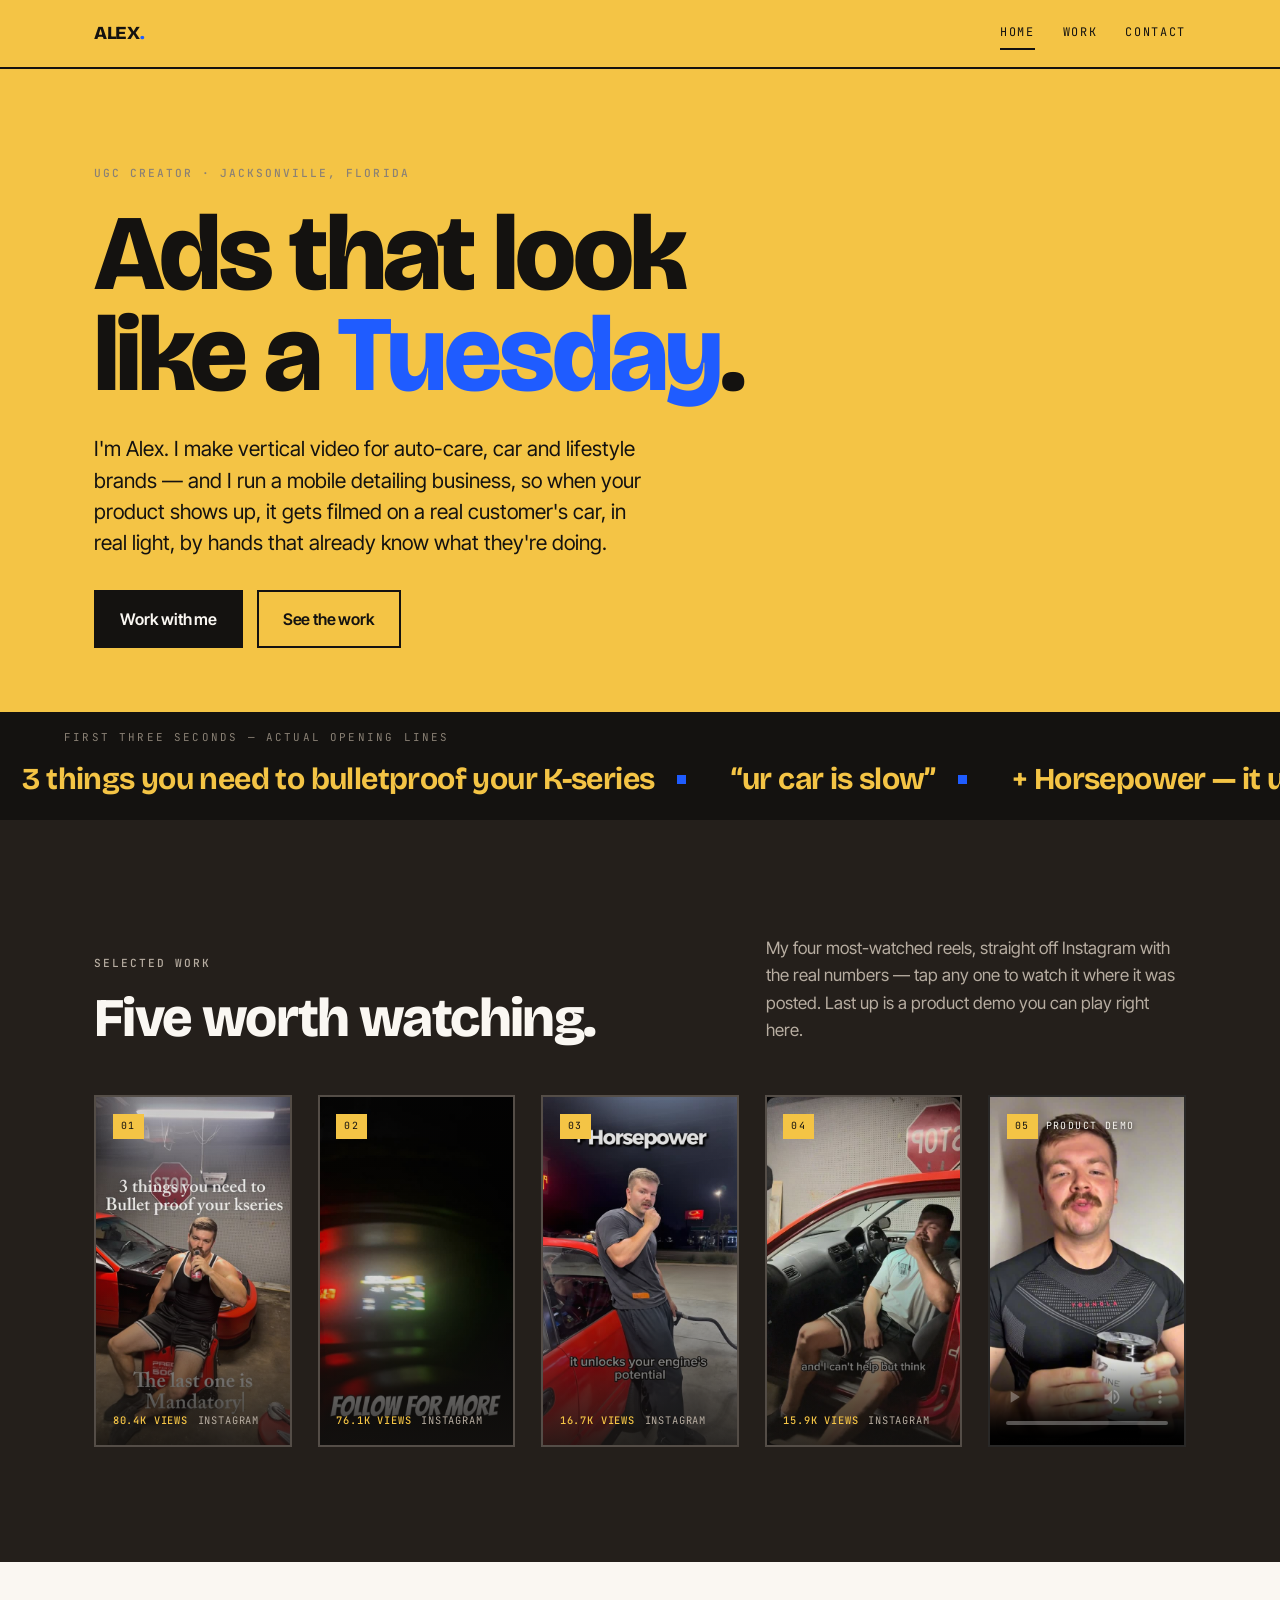
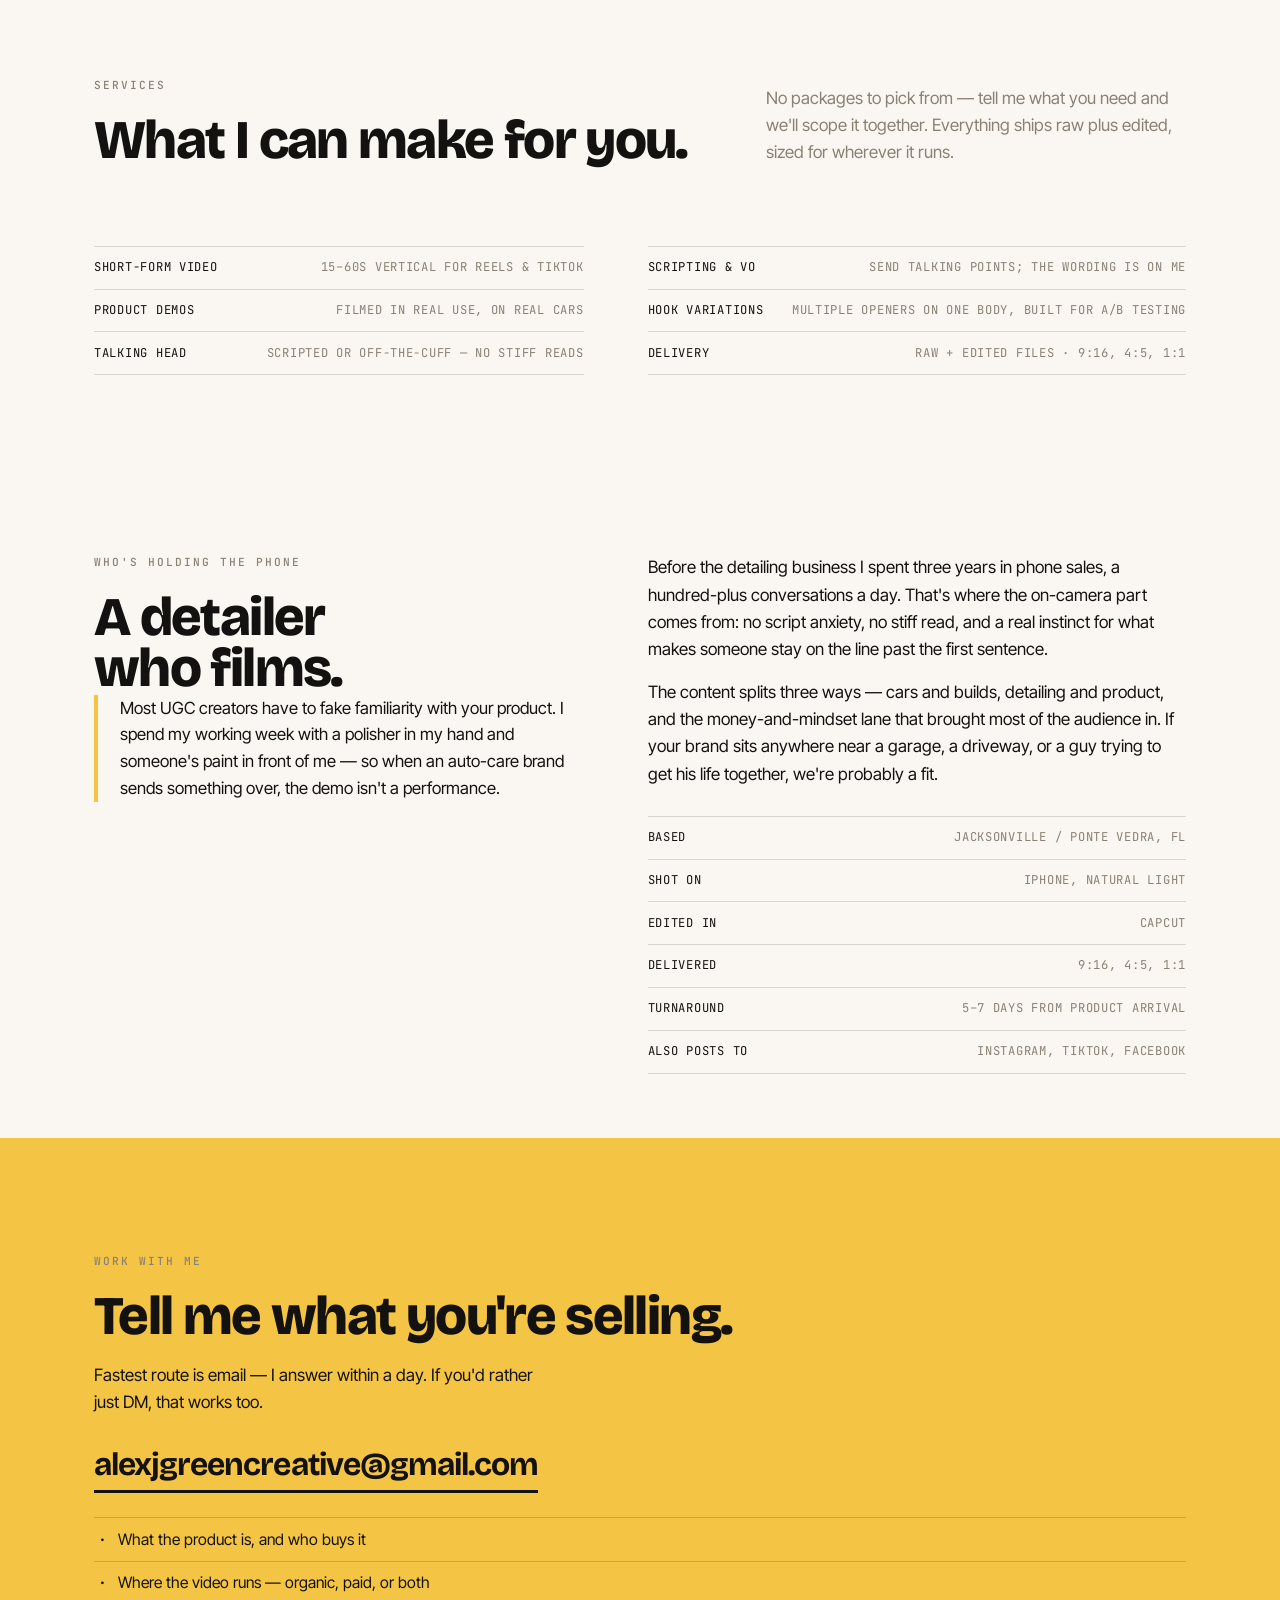
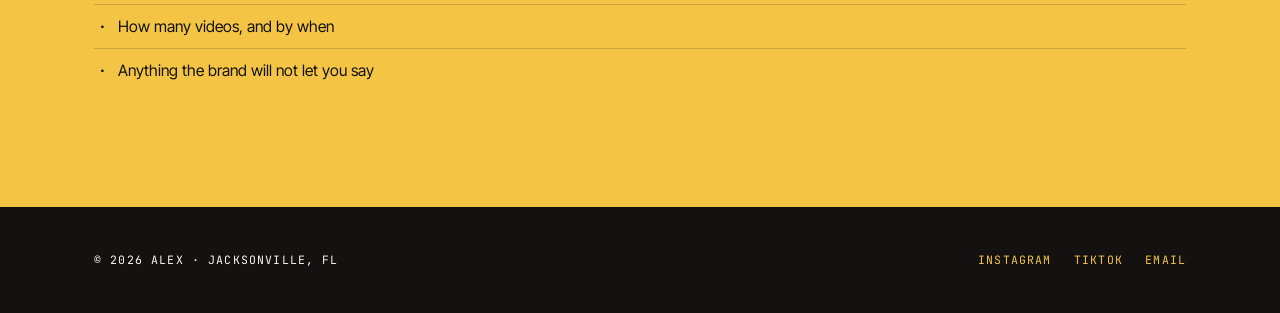
==== index.html @ c587ffb0 "Un-mirror the product demo so the label reads forward Filmed on the front camera, so the clip was mi" ====
<!DOCTYPE html>
<html lang="en">
<head>
<meta charset="utf-8">
<meta name="viewport" content="width=device-width, initial-scale=1">
<title>Alex — UGC creator, Jacksonville FL</title>
<meta name="description" content="UGC creator in Jacksonville, Florida. Vertical video for auto-care, car and lifestyle brands — filmed on real cars, by someone who details them for a living.">
<link rel="preconnect" href="https://fonts.googleapis.com">
<link rel="preconnect" href="https://fonts.gstatic.com" crossorigin>
<link href="https://fonts.googleapis.com/css2?family=Bricolage+Grotesque:opsz,wght@12..96,400..800&family=Inter+Tight:wght@400;500;600;700&family=JetBrains+Mono:wght@400;500&display=swap" rel="stylesheet">
<link rel="stylesheet" href="styles.css">
</head>
<body>

<header class="masthead">
  <div class="wrap masthead__inner">
    <a class="wordmark" href="index.html">ALEX<span>.</span></a>
    <button class="nav-toggle" aria-expanded="false" aria-controls="nav">Menu</button>
    <nav class="nav" id="nav">
      <a href="index.html" aria-current="page">Home</a>
      <a href="#work">Work</a>
      <a href="#contact">Contact</a>
    </nav>
  </div>
</header>

<!-- ============ HERO ============ -->
<section class="hero">
  <div class="wrap">
    <div>
      <p class="eyebrow">UGC creator &middot; Jacksonville, Florida</p>
      <h1>Ads that look like a <em>Tuesday</em>.</h1>
      <p class="lede">I'm Alex. I make vertical video for auto-care, car and lifestyle brands &mdash; and I run a mobile detailing business, so when your product shows up, it gets filmed on a real customer's car, in real light, by hands that already know what they're doing.</p>
      <div class="hero__actions">
        <a class="btn" href="#contact">Work with me</a>
        <a class="btn btn--ghost" href="#work">See the work</a>
      </div>
    </div>
  </div>
</section>

<!-- ============ SIGNATURE: HOOK TICKER ============ -->
<section class="ticker" aria-label="Opening lines from recent videos">
  <p class="ticker__label">First three seconds &mdash; actual opening lines</p>
  <div class="ticker__track">
    <span class="ticker__item">3 things you need to bulletproof your K-series</span>
    <span class="ticker__item">&ldquo;ur car is slow&rdquo;</span>
    <span class="ticker__item">+ Horsepower &mdash; it unlocks your engine's potential</span>
    <span class="ticker__item">When you and bro don't agree transportationally</span>
    <span class="ticker__item">POV: You start posting content in 2026</span>
    <span class="ticker__item">I don't know if you can hear that, but fuel pump just came on</span>
    <!-- duplicate track for a seamless loop -->
    <span class="ticker__item" aria-hidden="true">3 things you need to bulletproof your K-series</span>
    <span class="ticker__item" aria-hidden="true">&ldquo;ur car is slow&rdquo;</span>
    <span class="ticker__item" aria-hidden="true">+ Horsepower &mdash; it unlocks your engine's potential</span>
    <span class="ticker__item" aria-hidden="true">When you and bro don't agree transportationally</span>
    <span class="ticker__item" aria-hidden="true">POV: You start posting content in 2026</span>
    <span class="ticker__item" aria-hidden="true">I don't know if you can hear that, but fuel pump just came on</span>
  </div>
</section>

<!-- ============ WORK ============ -->
<section class="band band--asphalt" id="work">
  <div class="wrap">
    <div class="head">
      <div>
        <p class="eyebrow eyebrow--dark">Selected work</p>
        <h2>Five worth watching.</h2>
      </div>
      <p>My four most-watched reels, straight off Instagram with the real numbers &mdash; tap any one to watch it where it was posted. Last up is a product demo you can play right here.</p>
    </div>

    <ul class="frames">
      <li>
        <a class="frame" href="https://www.instagram.com/alexj.green/reel/Db4u4ByAFFP/" rel="noopener" target="_blank">
          <img class="frame__media" src="assets/reel-01.jpg" alt="3 things you need to bulletproof your K-series" width="540" height="960">
          <span class="frame__scrim"></span>
          <span class="frame__tag">01</span>
          <span class="frame__meta"><strong>80.4K views</strong> <span>Instagram</span></span>
        </a>
      </li>
      <li>
        <a class="frame" href="https://www.instagram.com/alexj.green/reel/Dbuop6ZJ5bM/" rel="noopener" target="_blank">
          <img class="frame__media" src="assets/reel-02.jpg" alt="Night pulls, straight pipe" width="540" height="960">
          <span class="frame__scrim"></span>
          <span class="frame__tag">02</span>
          <span class="frame__meta"><strong>76.1K views</strong> <span>Instagram</span></span>
        </a>
      </li>
      <li>
        <a class="frame" href="https://www.instagram.com/alexj.green/reel/DbxgT3OJYtj/" rel="noopener" target="_blank">
          <img class="frame__media" src="assets/reel-03.jpg" alt="Plus horsepower — it unlocks your engine's potential" width="540" height="960">
          <span class="frame__scrim"></span>
          <span class="frame__tag">03</span>
          <span class="frame__meta"><strong>16.7K views</strong> <span>Instagram</span></span>
        </a>
      </li>
      <li>
        <a class="frame" href="https://www.instagram.com/alexj.green/reel/Dbl9MXjpnvc/" rel="noopener" target="_blank">
          <img class="frame__media" src="assets/reel-04.jpg" alt="And I can't help but think" width="540" height="960">
          <span class="frame__scrim"></span>
          <span class="frame__tag">04</span>
          <span class="frame__meta"><strong>15.9K views</strong> <span>Instagram</span></span>
        </a>
      </li>
      <li>
        <div class="frame frame--video">
          <video class="frame__video" src="assets/demo-supplement.mp4?v=2" poster="assets/demo-supplement.jpg?v=2"
                 controls playsinline preload="metadata" width="540" height="960"
                 aria-label="Supplement product demo, talking to camera"></video>
          <span class="frame__badges">
            <span class="frame__tag">05</span>
            <span class="frame__vlabel">Product demo</span>
          </span>
        </div>
      </li>
    </ul>
  </div>
</section>

<!-- ============ SERVICES ============ -->
<section class="band band--shell" id="services">
  <div class="wrap">
    <div class="head">
      <div>
        <p class="eyebrow">Services</p>
        <h2>What I can make for you.</h2>
      </div>
      <p>No packages to pick from &mdash; tell me what you need and we'll scope it together. Everything ships raw plus edited, sized for wherever it runs.</p>
    </div>
    <div class="about" style="margin-top:2.5rem;">
      <div>
        <ul class="kit">
          <li><span>Short-form video</span><span>15&ndash;60s vertical for Reels &amp; TikTok</span></li>
          <li><span>Product demos</span><span>Filmed in real use, on real cars</span></li>
          <li><span>Talking head</span><span>Scripted or off-the-cuff &mdash; no stiff reads</span></li>
        </ul>
      </div>
      <div>
        <ul class="kit">
          <li><span>Scripting &amp; VO</span><span>Send talking points; the wording is on me</span></li>
          <li><span>Hook variations</span><span>Multiple openers on one body, built for A/B testing</span></li>
          <li><span>Delivery</span><span>Raw + edited files &middot; 9:16, 4:5, 1:1</span></li>
        </ul>
      </div>
    </div>
  </div>
</section>

<!-- ============ ABOUT ============ -->
<section class="band band--shell band--tight" id="about">
  <div class="wrap about">
    <div>
      <p class="eyebrow">Who's holding the phone</p>
      <h2>A detailer who films.</h2>
      <p class="about__note">Most UGC creators have to fake familiarity with your product. I spend my working week with a polisher in my hand and someone's paint in front of me &mdash; so when an auto-care brand sends something over, the demo isn't a performance.</p>
    </div>
    <div>
      <p>Before the detailing business I spent three years in phone sales, a hundred-plus conversations a day. That's where the on-camera part comes from: no script anxiety, no stiff read, and a real instinct for what makes someone stay on the line past the first sentence.</p>
      <p>The content splits three ways &mdash; cars and builds, detailing and product, and the money-and-mindset lane that brought most of the audience in. If your brand sits anywhere near a garage, a driveway, or a guy trying to get his life together, we're probably a fit.</p>
      <ul class="kit">
        <li><span>Based</span><span>Jacksonville / Ponte Vedra, FL</span></li>
        <li><span>Shot on</span><span>iPhone, natural light</span></li>
        <li><span>Edited in</span><span>CapCut</span></li>
        <li><span>Delivered</span><span>9:16, 4:5, 1:1</span></li>
        <li><span>Turnaround</span><span>5&ndash;7 days from product arrival</span></li>
        <li><span>Also posts to</span><span>Instagram, TikTok, Facebook</span></li>
      </ul>
    </div>
  </div>
</section>

<!-- ============ CONTACT ============ -->
<section class="band band--sun" id="contact">
  <div class="wrap">
    <div>
      <p class="eyebrow">Work with me</p>
      <h2>Tell me what you're selling.</h2>
      <p style="margin-top:1.25rem;max-width:44ch;">Fastest route is email &mdash; I answer within a day. If you'd rather just DM, that works too.</p>
      <a class="direct" href="mailto:alexjgreencreative@gmail.com">alexjgreencreative@gmail.com</a>
      <ul class="brief">
        <li>What the product is, and who buys it</li>
        <li>Where the video runs &mdash; organic, paid, or both</li>
        <li>How many videos, and by when</li>
        <li>Anything the brand will not let you say</li>
      </ul>
    </div>
  </div>
</section>

<footer class="foot">
  <div class="wrap foot__inner">
    <span>&copy; <span id="year">2026</span> Alex &middot; Jacksonville, FL</span>
    <div class="foot__links">
      <a href="https://instagram.com/alexj.green" rel="me noopener">Instagram</a>
      <a href="https://tiktok.com/@alexj.green" rel="me noopener">TikTok</a>
      <a href="mailto:alexjgreencreative@gmail.com">Email</a>
    </div>
  </div>
</footer>

<script src="main.js"></script>
</body>
</html>
---- styles.css ----
/* ==========================================================================
   UGC creator site — design system
   Palette : marigold / near-black / shell / asphalt / signal blue
   Type    : Bricolage Grotesque (display) · Inter Tight (body) · JetBrains Mono (data)
   ========================================================================== */

:root {
  --sun:      #F4C445;
  --sun-deep: #E0AF2C;
  --ink:      #141210;
  --shell:    #FAF7F2;
  --asphalt:  #241F1B;
  --asphalt-2:#332C26;
  --signal:   #1F5CFF;
  --mute:     #8A8175;

  --display: "Bricolage Grotesque", "Archivo", system-ui, sans-serif;
  --body:    "Inter Tight", system-ui, -apple-system, "Segoe UI", sans-serif;
  --data:    "JetBrains Mono", ui-monospace, "SFMono-Regular", monospace;

  --gutter: clamp(1.25rem, 5vw, 4rem);
  --shelf:  clamp(4rem, 9vw, 7.5rem);
  --max:    1220px;

  --edge: 2px solid var(--ink);
}

/* ---------- reset ---------- */
*, *::before, *::after { box-sizing: border-box; }
html { -webkit-text-size-adjust: 100%; scroll-behavior: smooth; }
body {
  margin: 0;
  background: var(--shell);
  color: var(--ink);
  font-family: var(--body);
  font-size: 1.0625rem;
  line-height: 1.6;
  -webkit-font-smoothing: antialiased;
}
img { max-width: 100%; display: block; }
a { color: inherit; }
button { font: inherit; cursor: pointer; }

:focus-visible {
  outline: 3px solid var(--signal);
  outline-offset: 3px;
}

/* ---------- type ---------- */
h1, h2, h3 {
  font-family: var(--display);
  font-weight: 800;
  font-variation-settings: "wdth" 100;
  line-height: 0.94;
  letter-spacing: -0.03em;
  margin: 0;
  text-wrap: balance;
}
h1 { font-size: clamp(2.85rem, 8.4vw, 6.75rem); }
h2 { font-size: clamp(1.95rem, 4.6vw, 3.4rem); }
h3 { font-size: 1.2rem; line-height: 1.2; letter-spacing: -0.015em; }
p  { margin: 0 0 1rem; }
p:last-child { margin-bottom: 0; }

.eyebrow {
  font-family: var(--data);
  font-size: 0.7rem;
  font-weight: 500;
  letter-spacing: 0.18em;
  text-transform: uppercase;
  color: var(--mute);
  margin: 0 0 1.25rem;
}
.eyebrow--dark { color: var(--sun); }
.lede { font-size: clamp(1.05rem, 1.7vw, 1.3rem); line-height: 1.5; max-width: 46ch; }

/* ---------- layout ---------- */
.wrap {
  width: 100%;
  max-width: var(--max);
  margin-inline: auto;
  padding-inline: var(--gutter);
}
.band { padding-block: var(--shelf); }
.band--shell   { background: var(--shell); }
.band--asphalt { background: var(--asphalt); color: var(--shell); }
.band--sun     { background: var(--sun); }
.band--tight   { padding-block: clamp(2.5rem, 5vw, 4rem); }

/* ---------- buttons ---------- */
.btn {
  display: inline-flex;
  align-items: center;
  gap: 0.55rem;
  padding: 0.9rem 1.5rem;
  font-family: var(--body);
  font-weight: 600;
  font-size: 1rem;
  letter-spacing: -0.01em;
  text-decoration: none;
  border: var(--edge);
  border-radius: 0;
  background: var(--ink);
  color: var(--shell);
  transition: transform 0.14s ease, background 0.14s ease, color 0.14s ease;
}
.btn:hover { transform: translate(-2px, -2px); background: var(--signal); border-color: var(--signal); }
.btn--ghost { background: transparent; color: var(--ink); }
.btn--ghost:hover { background: var(--ink); color: var(--shell); border-color: var(--ink); }

/* ---------- header ---------- */
.masthead {
  background: var(--sun);
  border-bottom: var(--edge);
}
.masthead__inner {
  display: flex;
  align-items: center;
  justify-content: space-between;
  gap: 1rem;
  padding-block: 1.1rem;
}
.wordmark {
  font-family: var(--display);
  font-weight: 800;
  font-size: 1.15rem;
  letter-spacing: -0.02em;
  text-decoration: none;
}
.wordmark span { color: var(--signal); }

.nav { display: flex; align-items: center; gap: 1.75rem; }
.nav a {
  font-family: var(--data);
  font-size: 0.74rem;
  letter-spacing: 0.14em;
  text-transform: uppercase;
  text-decoration: none;
  padding-block: 0.35rem;
  border-bottom: 2px solid transparent;
}
.nav a:hover, .nav a[aria-current="page"] { border-bottom-color: var(--ink); }

.nav-toggle {
  display: none;
  background: transparent;
  border: var(--edge);
  padding: 0.5rem 0.8rem;
  font-family: var(--data);
  font-size: 0.72rem;
  letter-spacing: 0.14em;
  text-transform: uppercase;
}

/* ---------- hero ---------- */
.hero {
  background: var(--sun);
  padding-block: clamp(3rem, 8vw, 6rem) clamp(2.5rem, 5vw, 4rem);
}
.hero__grid {
  display: grid;
  grid-template-columns: minmax(0, 1.35fr) minmax(0, 1fr);
  gap: clamp(2rem, 5vw, 4.5rem);
  align-items: end;
}
.hero h1 { margin-bottom: 1.75rem; }
.hero h1 em {
  font-style: normal;
  color: var(--signal);
}
.hero__actions { display: flex; flex-wrap: wrap; gap: 0.85rem; margin-top: 2rem; }
.hero__stats {
  display: grid;
  gap: 1.35rem;
  border-left: var(--edge);
  padding-left: clamp(1.25rem, 2.5vw, 2rem);
}
.stat__num {
  font-family: var(--display);
  font-weight: 800;
  font-size: clamp(2.1rem, 4.5vw, 3.1rem);
  line-height: 0.9;
  letter-spacing: -0.04em;
  display: block;
}
.stat__label {
  font-family: var(--data);
  font-size: 0.7rem;
  letter-spacing: 0.14em;
  text-transform: uppercase;
  color: var(--ink);
  opacity: 0.65;
}

/* ---------- signature: hook ticker ---------- */
.ticker {
  background: var(--ink);
  color: var(--sun);
  border-block: var(--edge);
  overflow: hidden;
  padding-block: 0.9rem;
}
.ticker__label {
  font-family: var(--data);
  font-size: 0.68rem;
  letter-spacing: 0.2em;
  text-transform: uppercase;
  color: var(--mute);
  padding-inline: var(--gutter);
  margin-bottom: 0.55rem;
}
.ticker__track {
  display: flex;
  width: max-content;
  gap: 0;
  animation: slide 46s linear infinite;
}
.ticker:hover .ticker__track { animation-play-state: paused; }
.ticker__item {
  font-family: var(--display);
  font-weight: 700;
  font-size: clamp(1.15rem, 2.4vw, 1.9rem);
  letter-spacing: -0.02em;
  white-space: nowrap;
  padding-inline: 1.4rem;
  display: inline-flex;
  align-items: center;
  gap: 1.4rem;
}
.ticker__item::after {
  content: "";
  width: 9px;
  height: 9px;
  background: var(--signal);
  flex: none;
}
@keyframes slide {
  from { transform: translateX(0); }
  to   { transform: translateX(-50%); }
}

/* ---------- section head ---------- */
.head {
  display: flex;
  flex-wrap: wrap;
  align-items: end;
  justify-content: space-between;
  gap: 1.5rem;
  margin-bottom: clamp(2rem, 4vw, 3.25rem);
}
.head p { max-width: 42ch; color: var(--mute); }
.band--asphalt .head p { color: #B7ADA1; }

/* ---------- work frames (9:16) ---------- */
.frames {
  display: grid;
  grid-template-columns: repeat(auto-fill, minmax(215px, 1fr));
  gap: clamp(1rem, 2vw, 1.6rem);
  list-style: none;
  margin: 0;
  padding: 0;
}
/* Five ranked reels read as one row, not four plus an orphan */
@media (min-width: 900px) {
  .frames { grid-template-columns: repeat(5, 1fr); }
}
.frame {
  position: relative;
  aspect-ratio: 9 / 16;
  background: var(--asphalt-2);
  border: 2px solid rgba(250, 247, 242, 0.16);
  overflow: hidden;
  display: flex;
  flex-direction: column;
  justify-content: space-between;
  padding: 1.05rem;
  text-decoration: none;
  color: var(--shell);
  transition: border-color 0.16s ease, transform 0.16s ease;
}
.frame:hover { border-color: var(--sun); transform: translateY(-4px); }
.frame > * { position: relative; z-index: 1; }
.frame .frame__media {
  position: absolute;
  inset: 0;
  z-index: 0;
  width: 100%;
  height: 100%;
  object-fit: cover;
  opacity: 1;
  transition: transform 0.35s ease;
}
.frame:hover .frame__media { transform: scale(1.04); }
.frame .frame__scrim {
  position: absolute;
  inset: 0;
  z-index: 0;
  background: linear-gradient(180deg, rgba(20,18,16,0.15) 0%, rgba(20,18,16,0.05) 45%, rgba(20,18,16,0.88) 100%);
}
.frame__tag {
  align-self: flex-start;
  font-family: var(--data);
  font-size: 0.62rem;
  letter-spacing: 0.14em;
  text-transform: uppercase;
  background: var(--sun);
  color: var(--ink);
  padding: 0.28rem 0.5rem;
}
.frame__hook {
  display: block;
  font-family: var(--display);
  font-weight: 700;
  font-size: 1.12rem;
  line-height: 1.12;
  letter-spacing: -0.02em;
  margin: 0 0 0.7rem;
}
.frame__meta {
  font-family: var(--data);
  font-size: 0.65rem;
  letter-spacing: 0.08em;
  text-transform: uppercase;
  color: #B7ADA1;
  display: flex;
  gap: 0.6rem;
  flex-wrap: wrap;
}
.frame__meta strong { color: var(--sun); font-weight: 500; }

/* ---------- video card ---------- */
/* Self-hosted clip, so it plays inline instead of linking out. Native
   controls own the bottom of the card; badges sit clear of them at the top. */
.frame--video {
  display: block;
  padding: 0;
  background: #000;
}
.frame--video:hover { transform: none; }
.frame__video {
  position: absolute;
  inset: 0;
  z-index: 0;
  width: 100%;
  height: 100%;
  object-fit: cover;
  background: #000;
}
.frame__badges {
  position: absolute;
  top: 1.05rem;
  left: 1.05rem;
  right: 1.05rem;
  z-index: 2;
  display: flex;
  align-items: center;
  gap: 0.5rem;
  pointer-events: none;
}
.frame__vlabel {
  font-family: var(--data);
  font-size: 0.62rem;
  letter-spacing: 0.14em;
  text-transform: uppercase;
  color: var(--shell);
  text-shadow: 0 1px 5px rgba(0, 0, 0, 0.95);
}

/* ---------- filter bar ---------- */
.filters {
  display: flex;
  flex-wrap: wrap;
  gap: 0.5rem;
  margin-bottom: 2.25rem;
}
.filters button {
  font-family: var(--data);
  font-size: 0.68rem;
  letter-spacing: 0.14em;
  text-transform: uppercase;
  padding: 0.5rem 0.9rem;
  background: transparent;
  color: var(--shell);
  border: 2px solid rgba(250,247,242,0.25);
}
.filters button:hover { border-color: var(--sun); }
.filters button[aria-pressed="true"] { background: var(--sun); color: var(--ink); border-color: var(--sun); }

/* ---------- offer cards ---------- */
.offers {
  display: grid;
  grid-template-columns: repeat(auto-fit, minmax(260px, 1fr));
  gap: 0;
  border: var(--edge);
}
.offer {
  padding: clamp(1.5rem, 3vw, 2.25rem);
  border-right: var(--edge);
  display: flex;
  flex-direction: column;
}
.offer:last-child { border-right: 0; }
.offer__price {
  font-family: var(--display);
  font-weight: 800;
  font-size: 2rem;
  letter-spacing: -0.03em;
  margin: 0.9rem 0 1.1rem;
  color: var(--signal);
}
.offer ul {
  list-style: none;
  margin: 0 0 1.5rem;
  padding: 0;
  font-size: 0.95rem;
}
.offer li {
  padding: 0.5rem 0 0.5rem 1.35rem;
  position: relative;
  border-top: 1px solid rgba(20,18,16,0.12);
}
.offer li::before {
  content: "→";
  position: absolute;
  left: 0;
  color: var(--signal);
}
.offer .btn { margin-top: auto; align-self: flex-start; }

/* ---------- about ---------- */
.about {
  display: grid;
  grid-template-columns: minmax(0, 1fr) minmax(0, 1.1fr);
  gap: clamp(2rem, 5vw, 4rem);
  align-items: start;
}
.about__note {
  border-left: 4px solid var(--sun);
  padding-left: 1.4rem;
  font-size: 1.05rem;
}
.kit {
  list-style: none;
  margin: 1.75rem 0 0;
  padding: 0;
  display: grid;
  gap: 0;
  border-top: 1px solid rgba(20,18,16,0.14);
}
.kit li {
  display: flex;
  justify-content: space-between;
  gap: 1rem;
  padding: 0.7rem 0;
  border-bottom: 1px solid rgba(20,18,16,0.14);
  font-family: var(--data);
  font-size: 0.76rem;
  letter-spacing: 0.06em;
  text-transform: uppercase;
}
.kit span:last-child { color: var(--mute); text-align: right; }

/* ---------- contact ---------- */
.contact {
  display: grid;
  grid-template-columns: minmax(0, 1fr) minmax(0, 1fr);
  gap: clamp(2rem, 5vw, 4rem);
  align-items: start;
}
.field { margin-bottom: 1.1rem; }
.field label {
  display: block;
  font-family: var(--data);
  font-size: 0.68rem;
  letter-spacing: 0.14em;
  text-transform: uppercase;
  margin-bottom: 0.4rem;
}
.field input,
.field textarea {
  width: 100%;
  padding: 0.8rem 0.9rem;
  font: inherit;
  font-size: 1rem;
  background: var(--shell);
  color: var(--ink);
  border: var(--edge);
  border-radius: 0;
}
.field textarea { min-height: 130px; resize: vertical; }
.brief {
  list-style: none;
  margin: 1.5rem 0 0;
  padding: 0;
  font-size: 0.98rem;
}
.brief li {
  padding: 0.55rem 0 0.55rem 1.5rem;
  position: relative;
  border-top: 1px solid rgba(20,18,16,0.18);
}
.brief li::before { content: "·"; position: absolute; left: 0.35rem; font-weight: 700; }
.direct {
  font-family: var(--display);
  font-weight: 700;
  font-size: clamp(1.25rem, 3vw, 2rem);
  letter-spacing: -0.03em;
  text-decoration: none;
  border-bottom: 3px solid var(--ink);
  display: inline-block;
  margin-top: 0.4rem;
}
.direct:hover { color: var(--signal); border-bottom-color: var(--signal); }

/* ---------- footer ---------- */
.foot {
  background: var(--ink);
  color: var(--shell);
  padding-block: 2.75rem;
}
.foot__inner {
  display: flex;
  flex-wrap: wrap;
  gap: 1.25rem;
  align-items: center;
  justify-content: space-between;
  font-family: var(--data);
  font-size: 0.72rem;
  letter-spacing: 0.1em;
  text-transform: uppercase;
}
.foot a { color: var(--sun); text-decoration: none; }
.foot a:hover { text-decoration: underline; }
.foot__links { display: flex; gap: 1.4rem; flex-wrap: wrap; }

/* ---------- responsive ---------- */
@media (max-width: 860px) {
  .hero__grid,
  .about,
  .contact { grid-template-columns: 1fr; }
  .hero__stats {
    border-left: 0;
    border-top: var(--edge);
    padding-left: 0;
    padding-top: 1.5rem;
    grid-template-columns: repeat(auto-fit, minmax(130px, 1fr));
  }
  .offers { grid-template-columns: 1fr; }
  .offer { border-right: 0; border-bottom: var(--edge); }
  .offer:last-child { border-bottom: 0; }
  .nav {
    display: none;
    position: absolute;
    left: 0;
    right: 0;
    top: 100%;
    flex-direction: column;
    align-items: flex-start;
    gap: 0;
    background: var(--sun);
    border-bottom: var(--edge);
    padding: 0.5rem var(--gutter) 1.25rem;
    z-index: 20;
  }
  .nav[data-open="true"] { display: flex; }
  .nav a { padding-block: 0.7rem; width: 100%; }
  .nav-toggle { display: block; }
  .masthead__inner { position: relative; }
}

@media (max-width: 520px) {
  .frames { grid-template-columns: repeat(auto-fill, minmax(155px, 1fr)); }
  .frame { padding: 0.8rem; }
  .frame__hook { font-size: 0.95rem; }
}

@media (prefers-reduced-motion: reduce) {
  html { scroll-behavior: auto; }
  .ticker__track { animation: none; transform: none; }
  * { transition-duration: 0.01ms !important; }
}
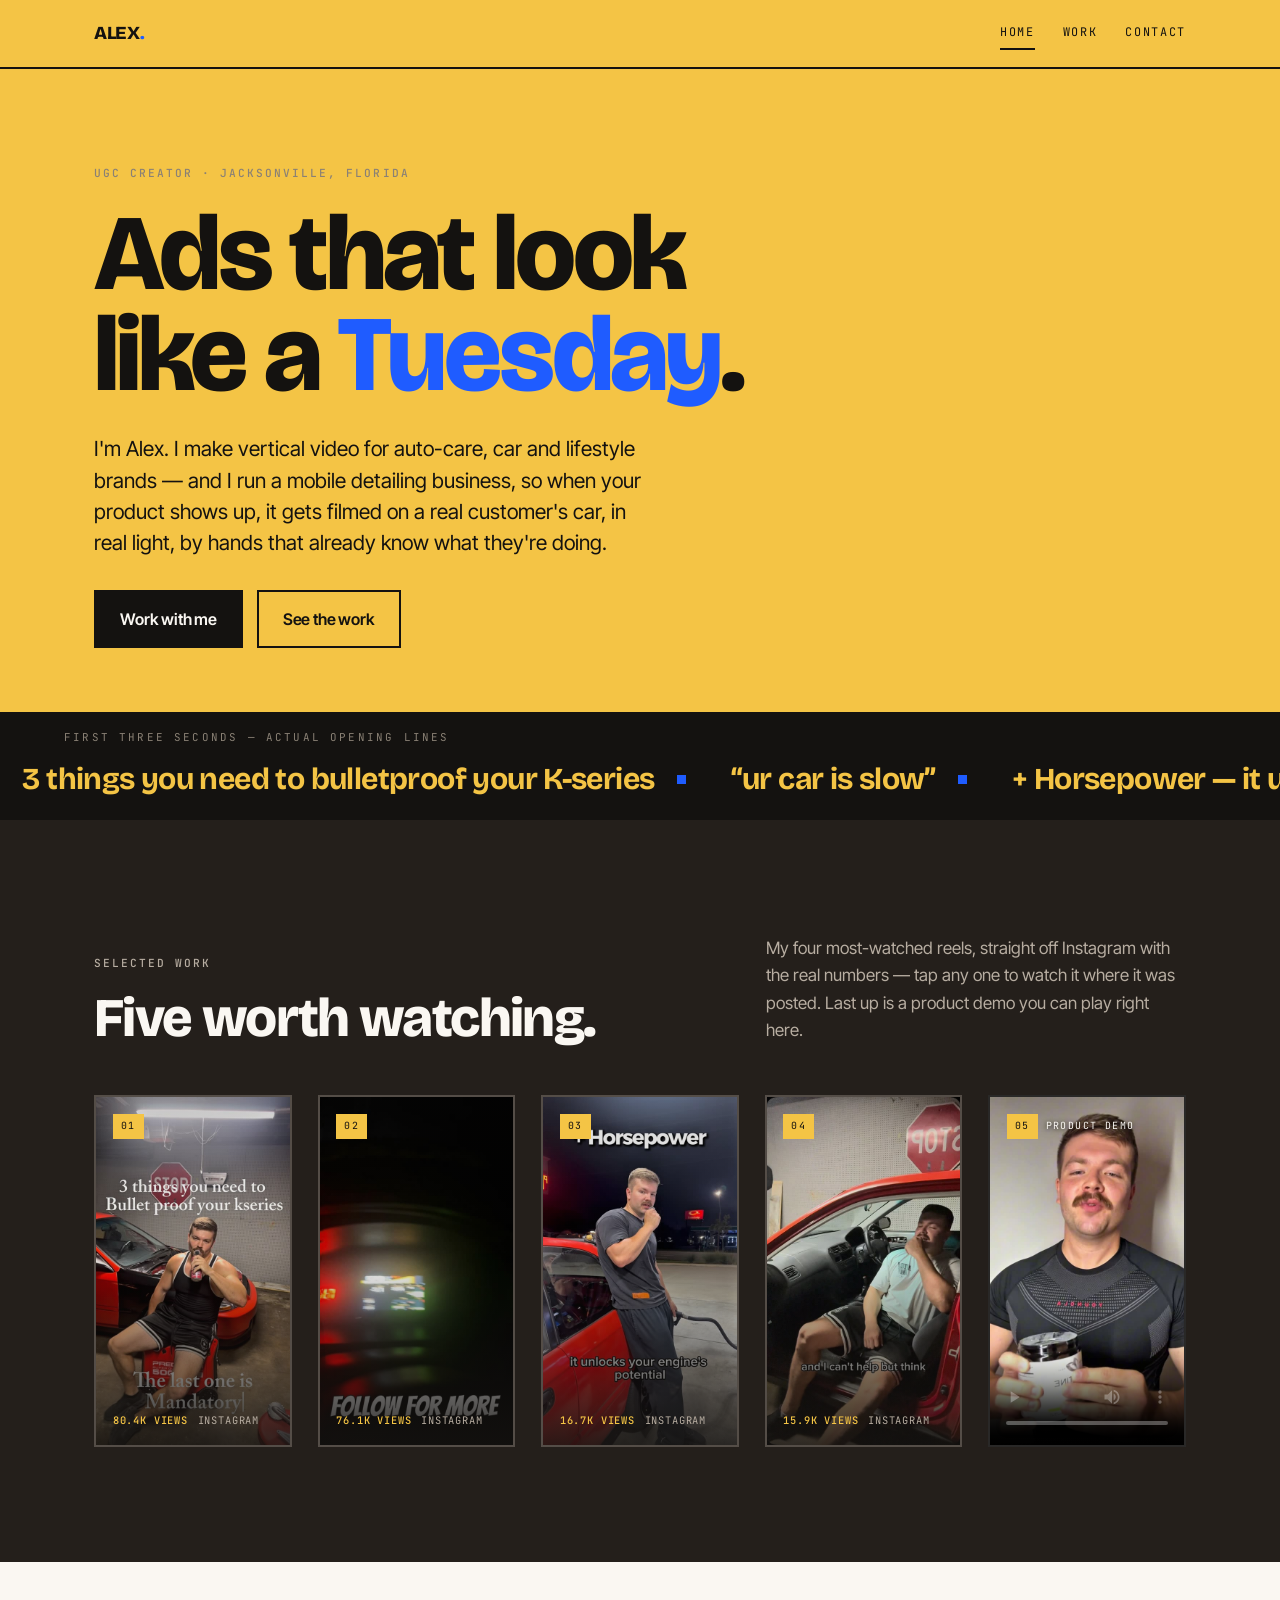
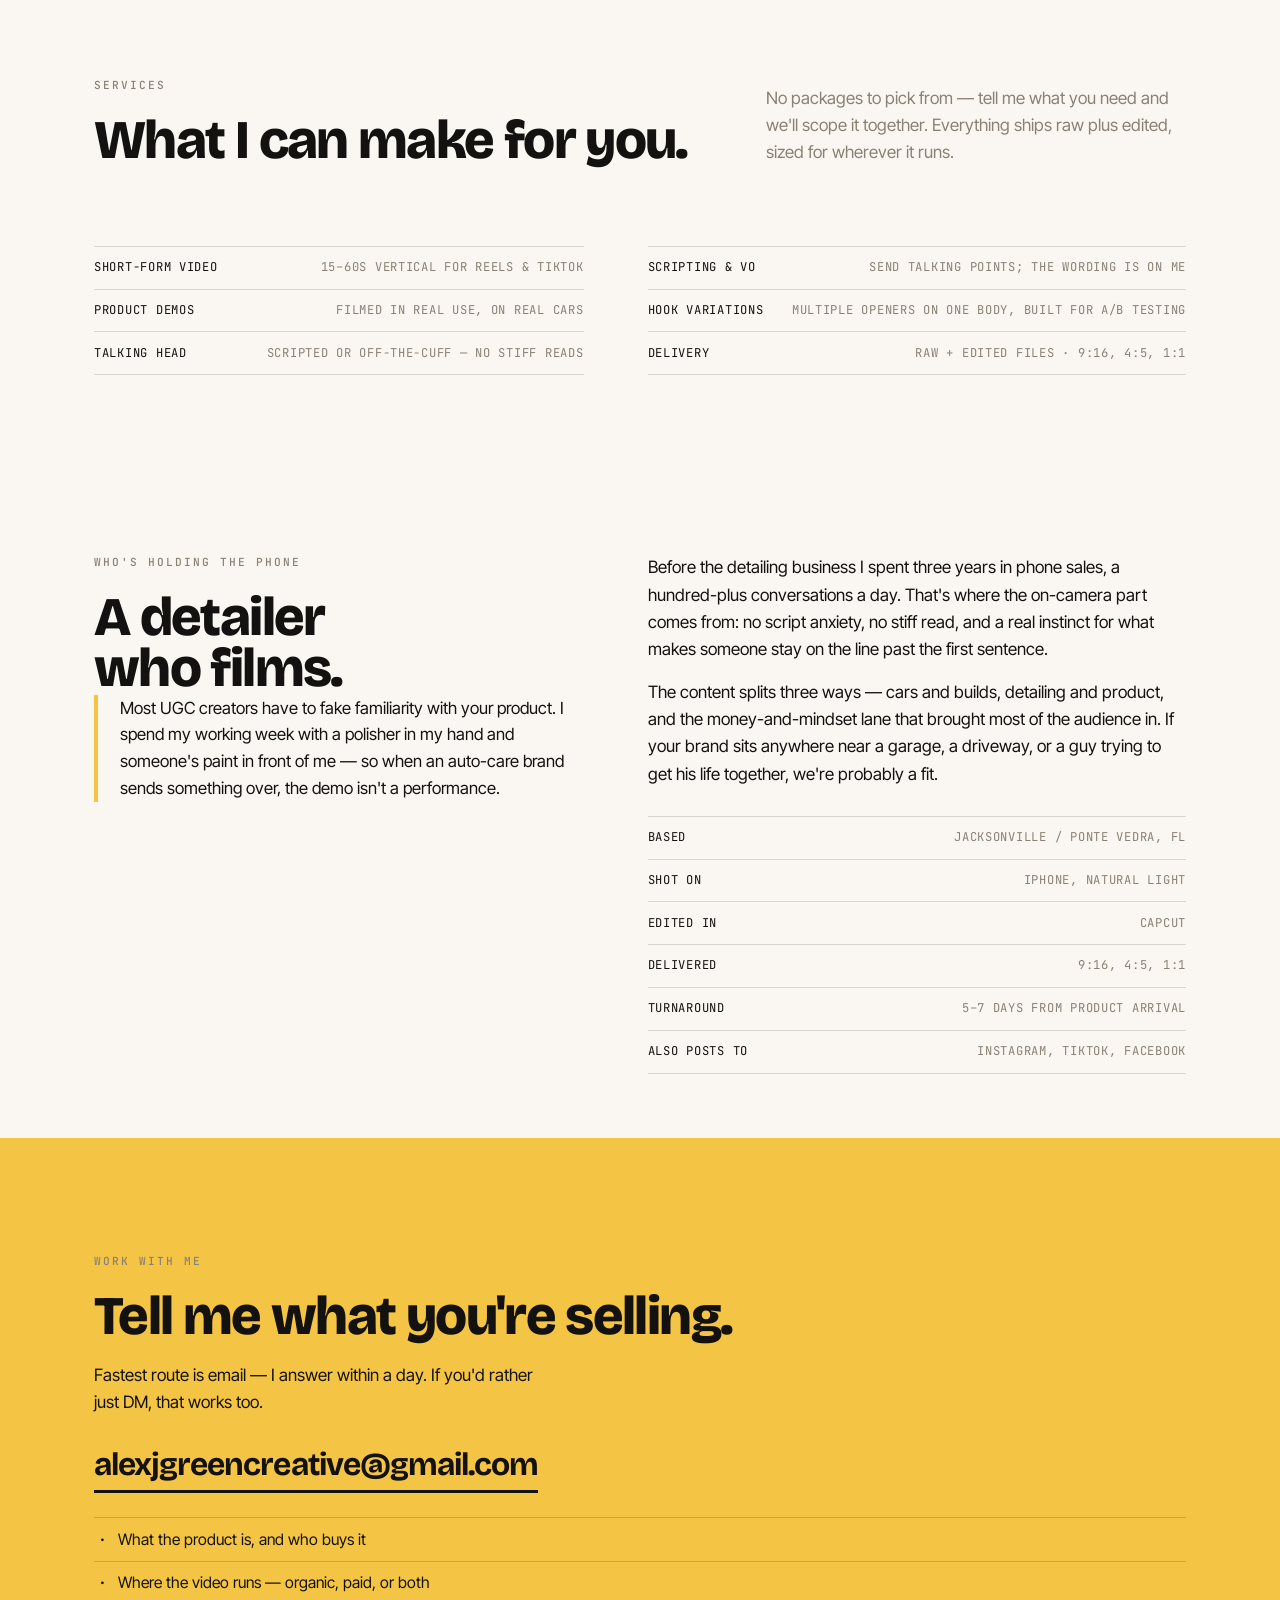
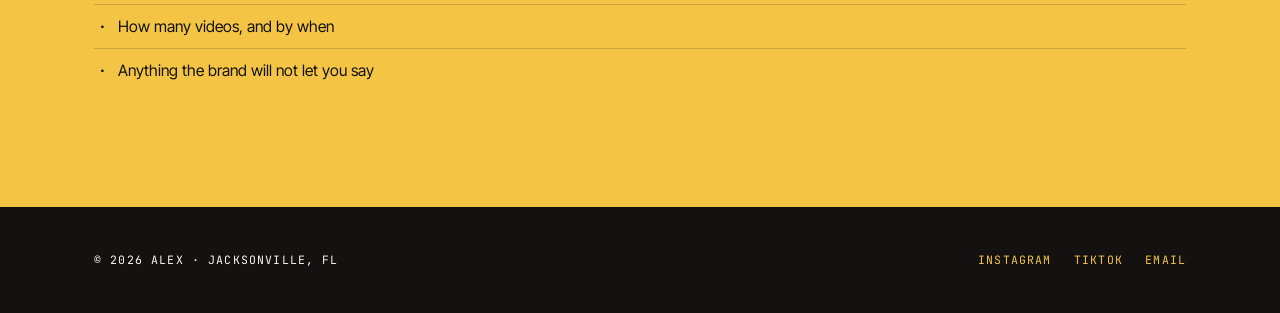
==== commit 3fdd7b97: "Revert the demo flip; it reversed the burned-in captions The clip carries edited-in caption text — "" ====
--- a/index.html
+++ b/index.html
@@ -105,7 +105,7 @@
       </li>
       <li>
         <div class="frame frame--video">
-          <video class="frame__video" src="assets/demo-supplement.mp4?v=2" poster="assets/demo-supplement.jpg?v=2"
+          <video class="frame__video" src="assets/demo-supplement.mp4?v=3" poster="assets/demo-supplement.jpg?v=3"
                  controls playsinline preload="metadata" width="540" height="960"
                  aria-label="Supplement product demo, talking to camera"></video>
           <span class="frame__badges">
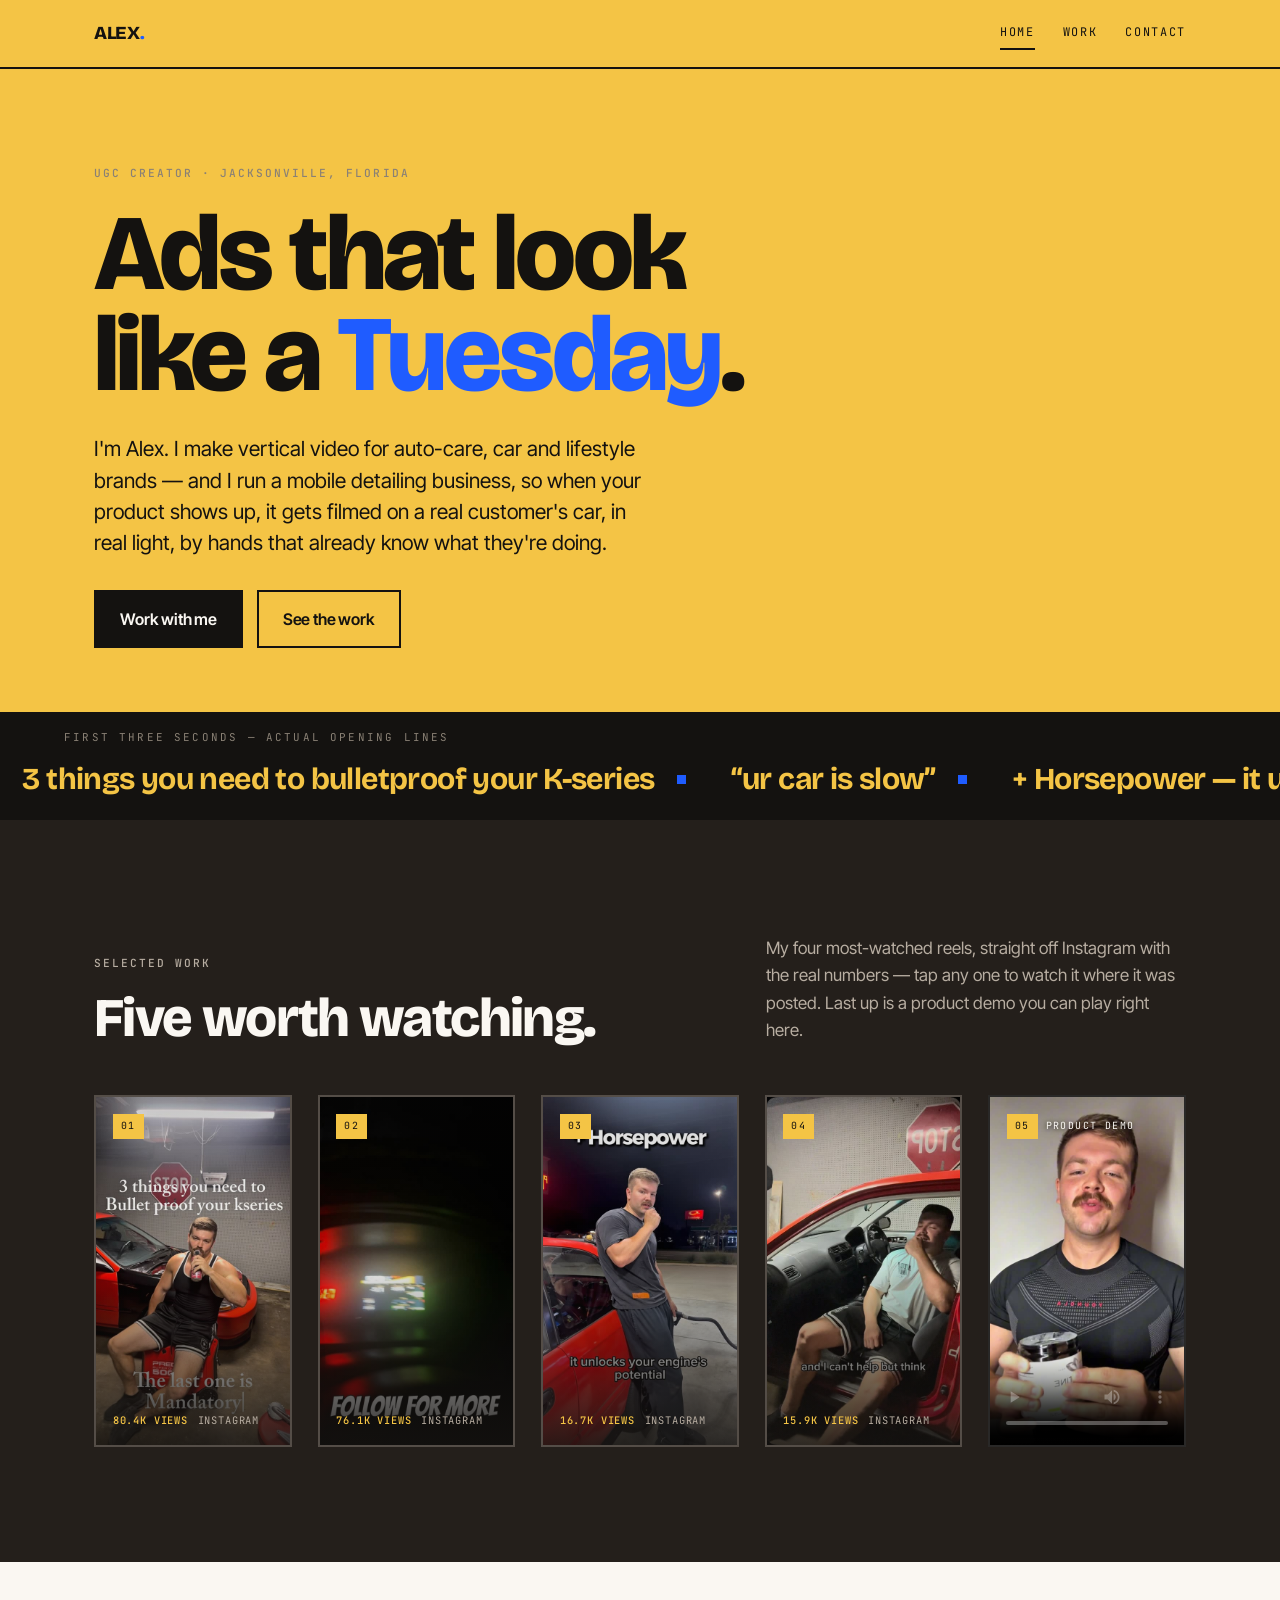
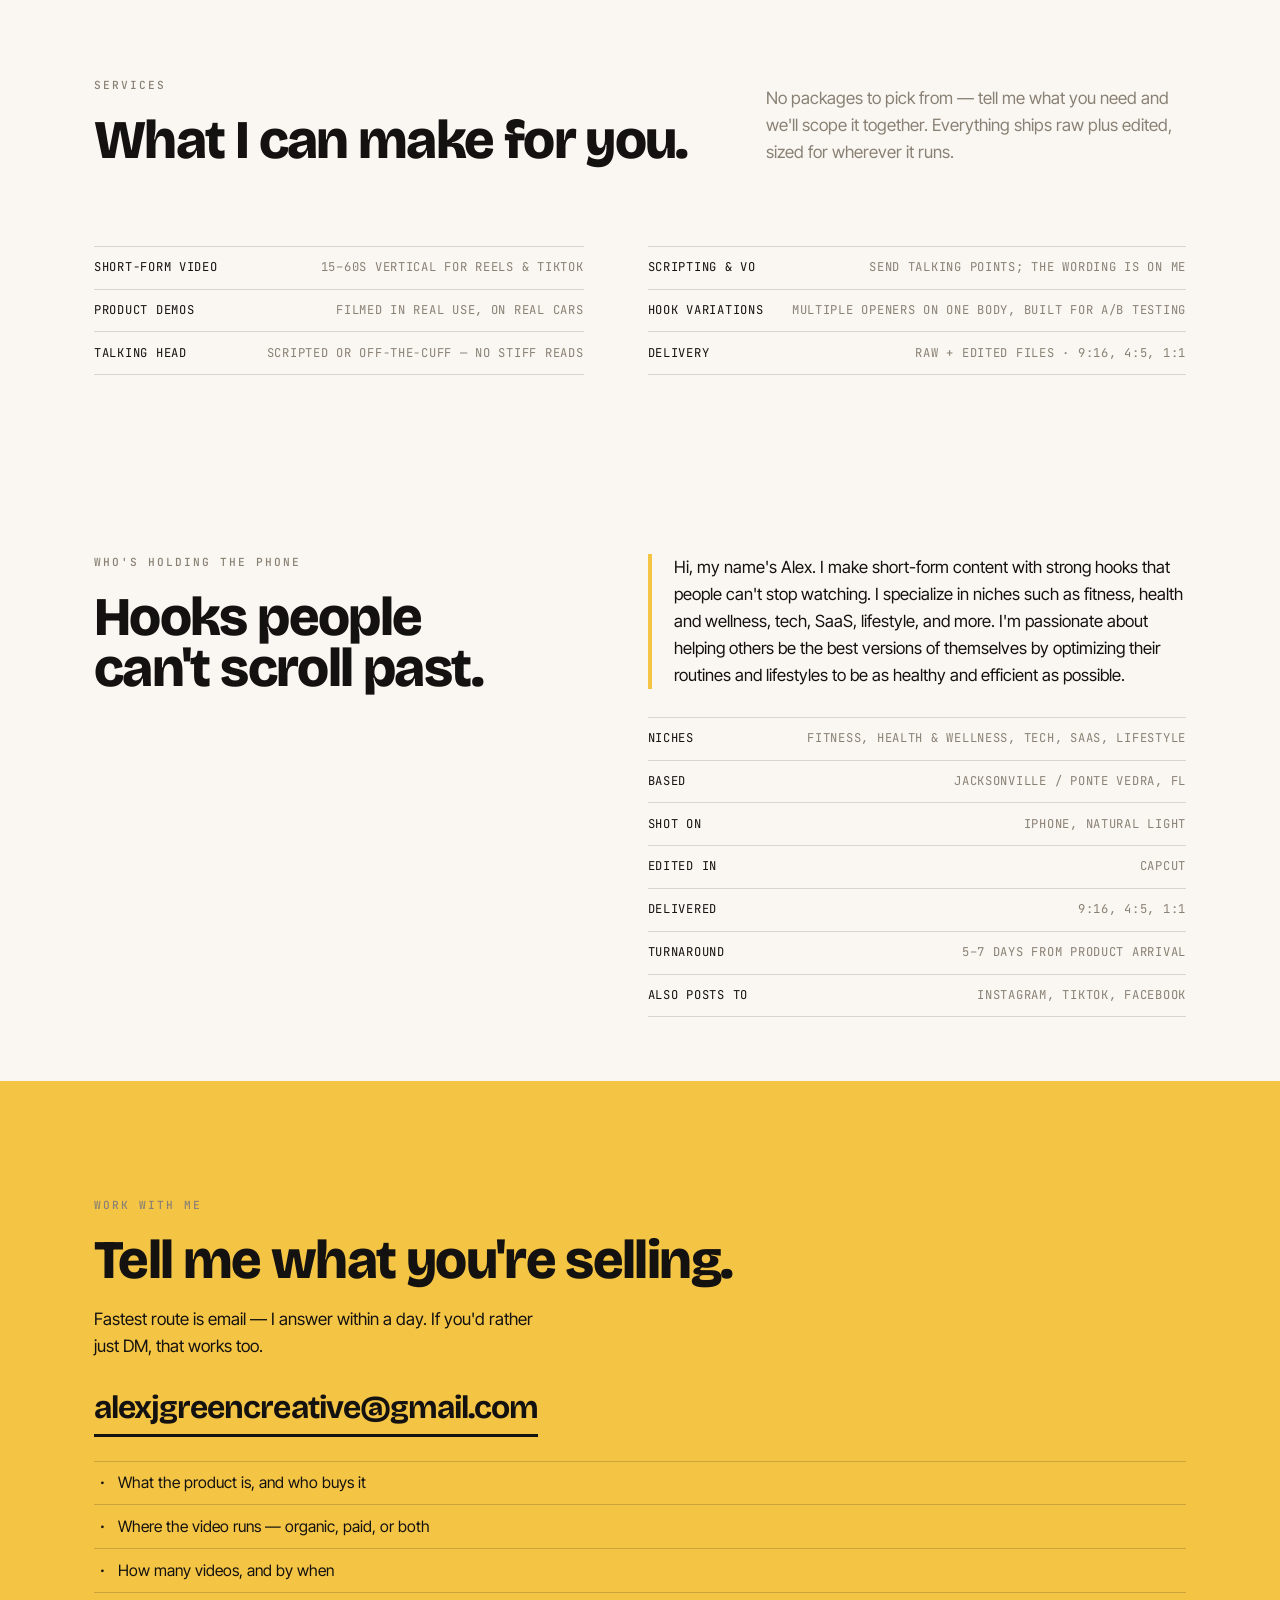
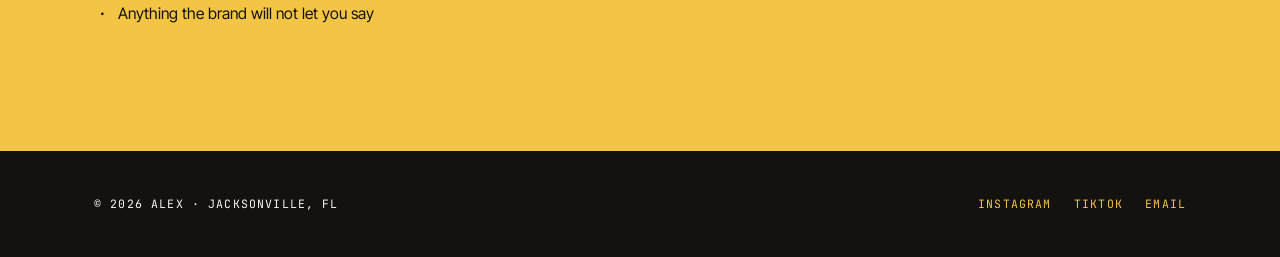
==== commit fcbad095: "Rewrite the about section around the real niches Replace the detailing-and-cars biography with Alex'" ====
--- a/index.html
+++ b/index.html
@@ -152,13 +152,12 @@
   <div class="wrap about">
     <div>
       <p class="eyebrow">Who's holding the phone</p>
-      <h2>A detailer who films.</h2>
-      <p class="about__note">Most UGC creators have to fake familiarity with your product. I spend my working week with a polisher in my hand and someone's paint in front of me &mdash; so when an auto-care brand sends something over, the demo isn't a performance.</p>
-    </div>
-    <div>
-      <p>Before the detailing business I spent three years in phone sales, a hundred-plus conversations a day. That's where the on-camera part comes from: no script anxiety, no stiff read, and a real instinct for what makes someone stay on the line past the first sentence.</p>
-      <p>The content splits three ways &mdash; cars and builds, detailing and product, and the money-and-mindset lane that brought most of the audience in. If your brand sits anywhere near a garage, a driveway, or a guy trying to get his life together, we're probably a fit.</p>
+      <h2>Hooks people can't scroll past.</h2>
+    </div>
+    <div>
+      <p class="about__note">Hi, my name's Alex. I make short-form content with strong hooks that people can't stop watching. I specialize in niches such as fitness, health and wellness, tech, SaaS, lifestyle, and more. I'm passionate about helping others be the best versions of themselves by optimizing their routines and lifestyles to be as healthy and efficient as possible.</p>
       <ul class="kit">
+        <li><span>Niches</span><span>Fitness, health &amp; wellness, tech, SaaS, lifestyle</span></li>
         <li><span>Based</span><span>Jacksonville / Ponte Vedra, FL</span></li>
         <li><span>Shot on</span><span>iPhone, natural light</span></li>
         <li><span>Edited in</span><span>CapCut</span></li>
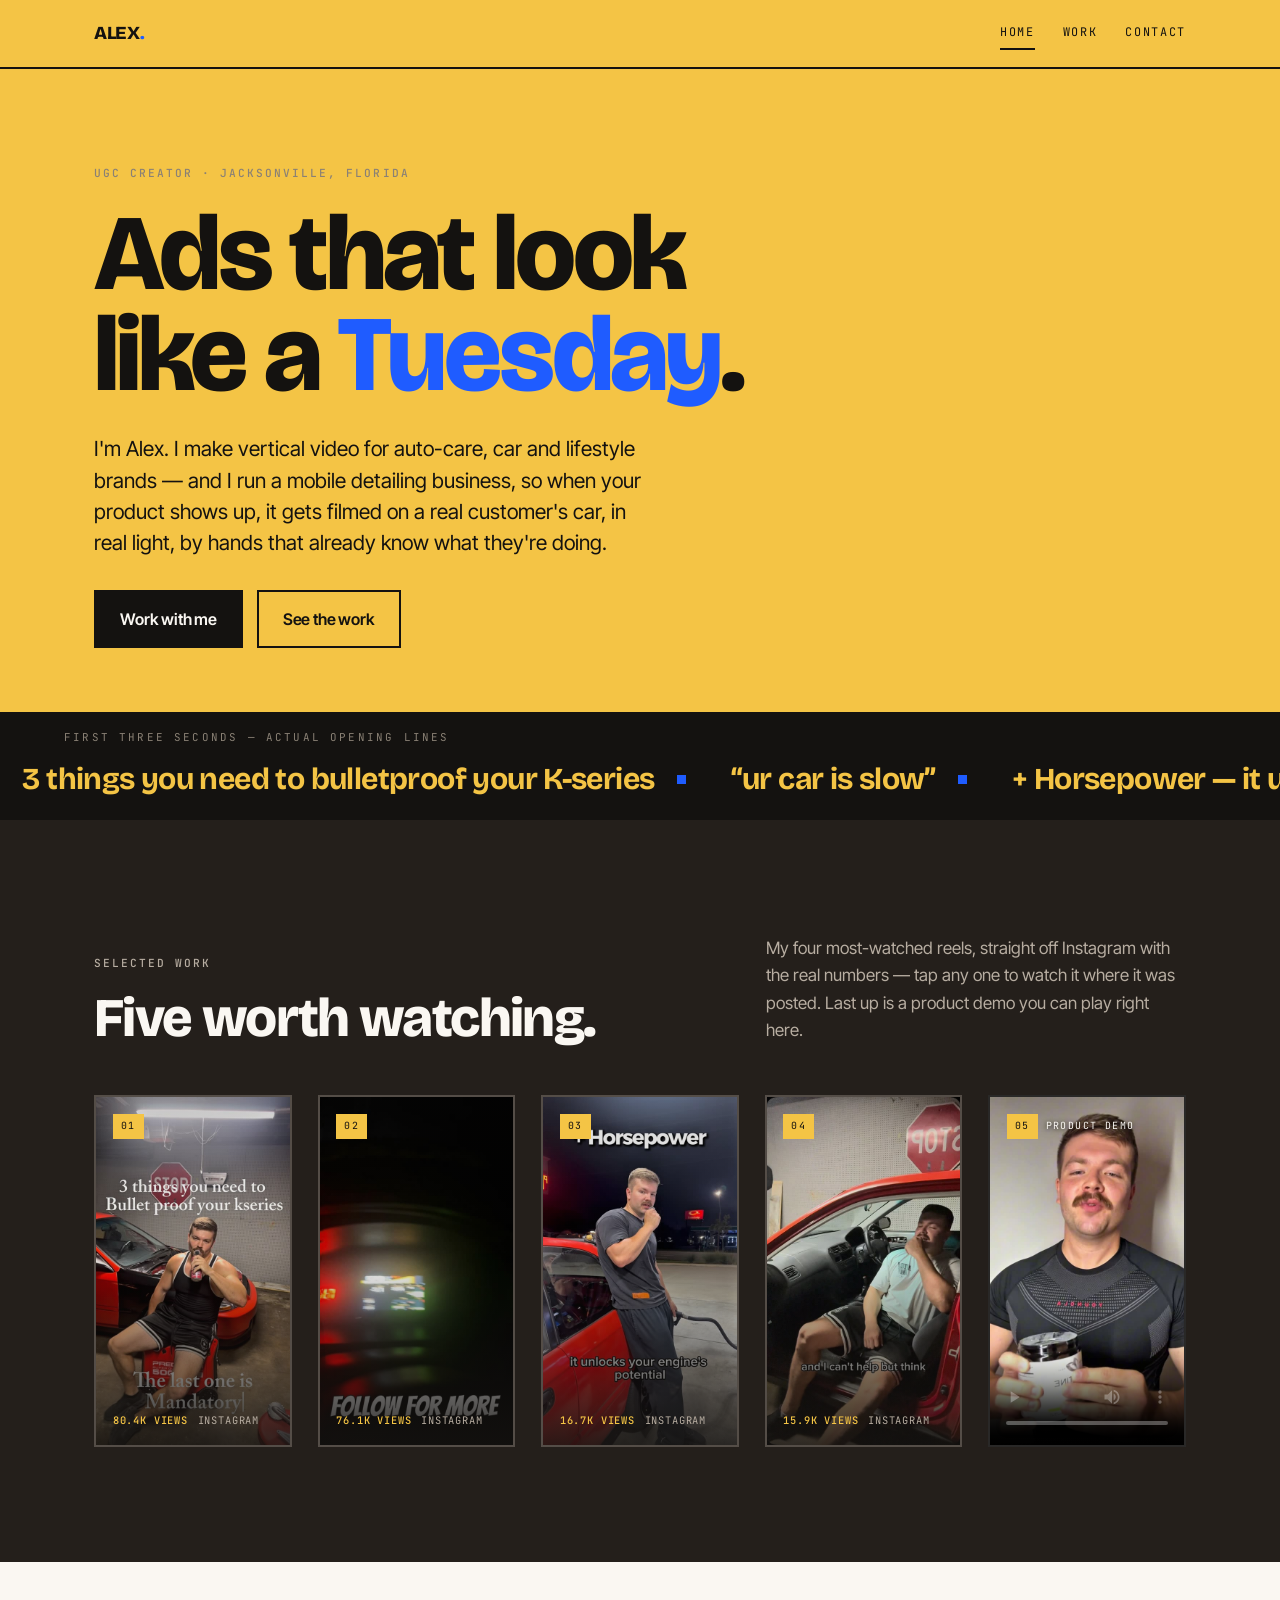
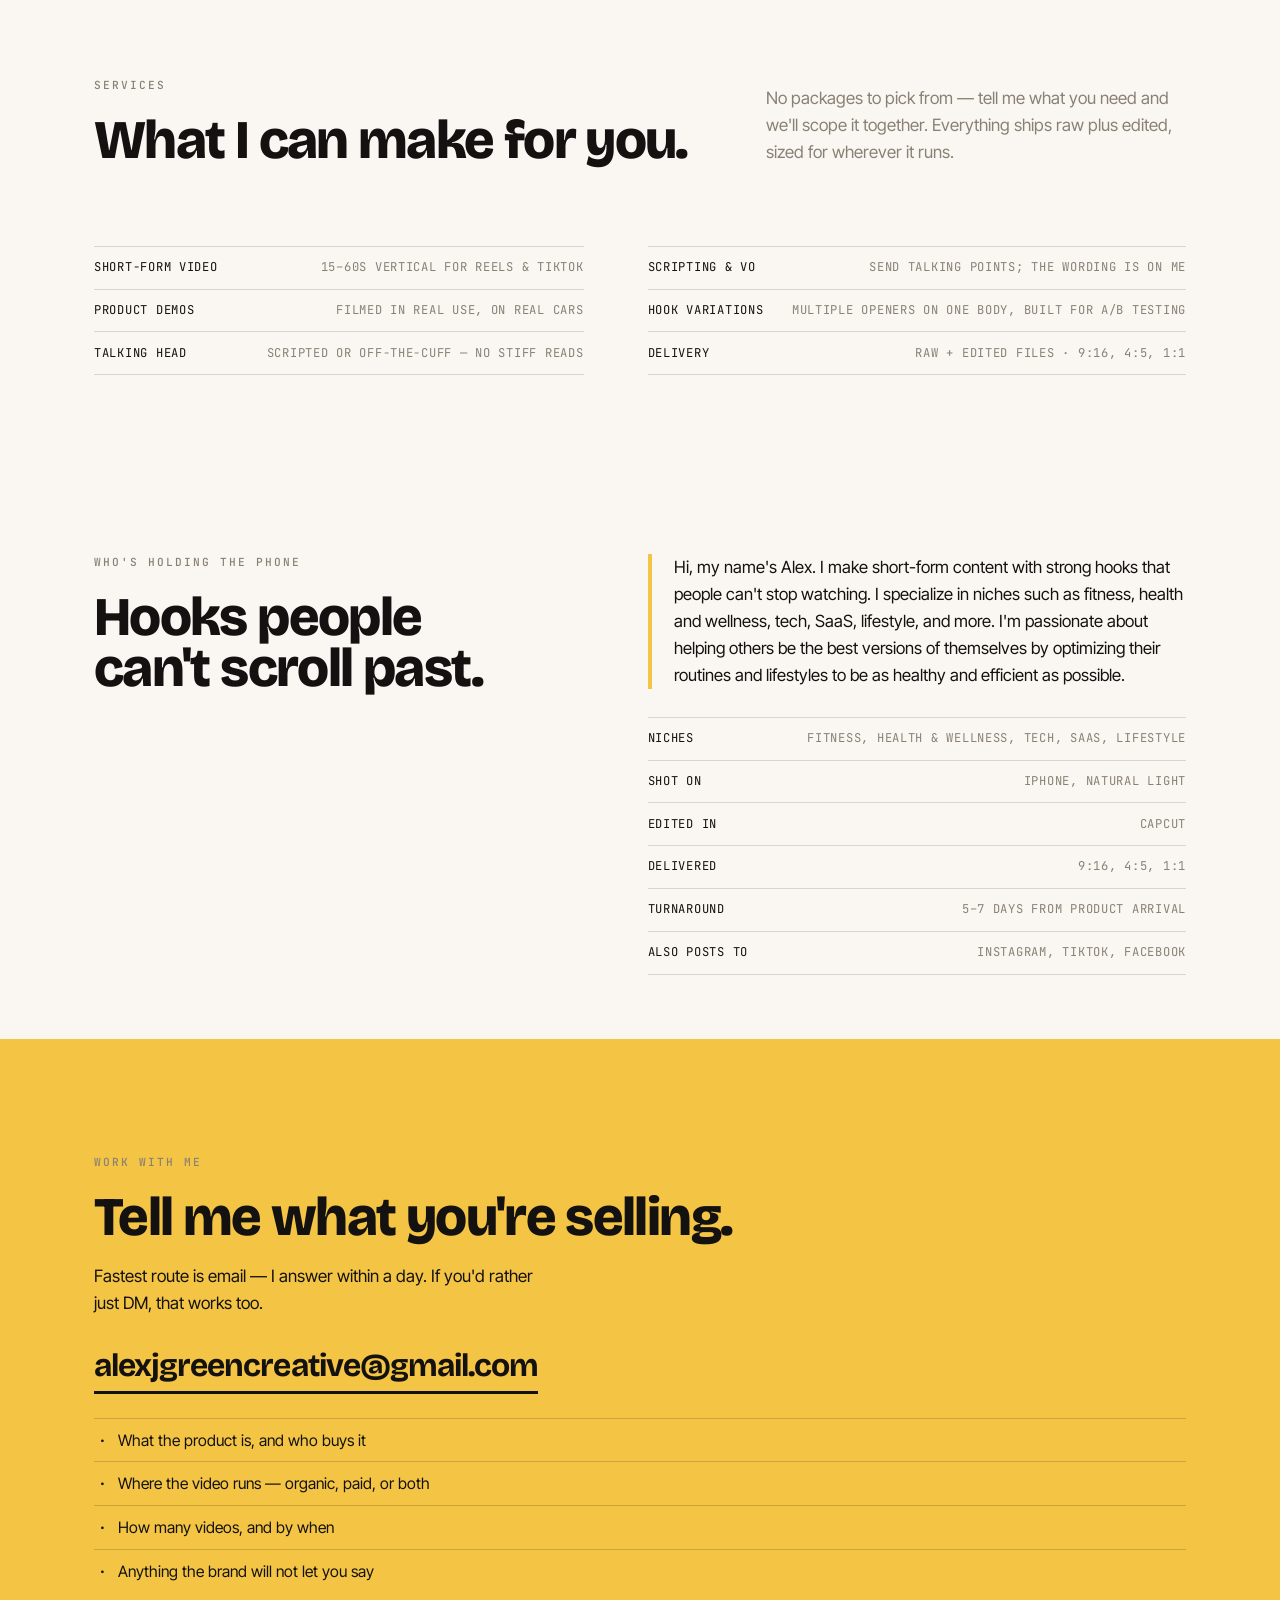
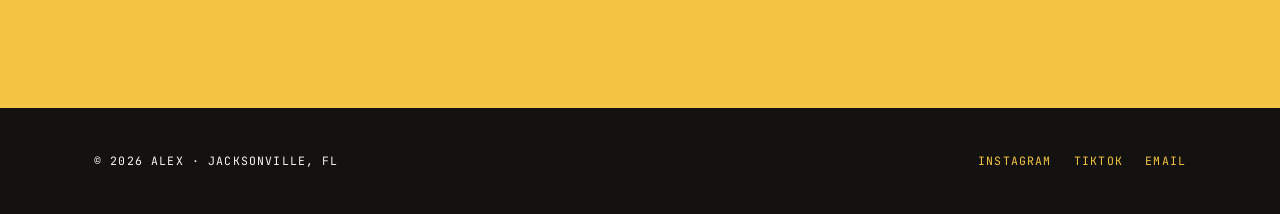
==== commit 00b71d42: "Drop the Based row from the about spec list Location is already stated in the hero eyebrow and the f" ====
--- a/index.html
+++ b/index.html
@@ -158,7 +158,6 @@
       <p class="about__note">Hi, my name's Alex. I make short-form content with strong hooks that people can't stop watching. I specialize in niches such as fitness, health and wellness, tech, SaaS, lifestyle, and more. I'm passionate about helping others be the best versions of themselves by optimizing their routines and lifestyles to be as healthy and efficient as possible.</p>
       <ul class="kit">
         <li><span>Niches</span><span>Fitness, health &amp; wellness, tech, SaaS, lifestyle</span></li>
-        <li><span>Based</span><span>Jacksonville / Ponte Vedra, FL</span></li>
         <li><span>Shot on</span><span>iPhone, natural light</span></li>
         <li><span>Edited in</span><span>CapCut</span></li>
         <li><span>Delivered</span><span>9:16, 4:5, 1:1</span></li>
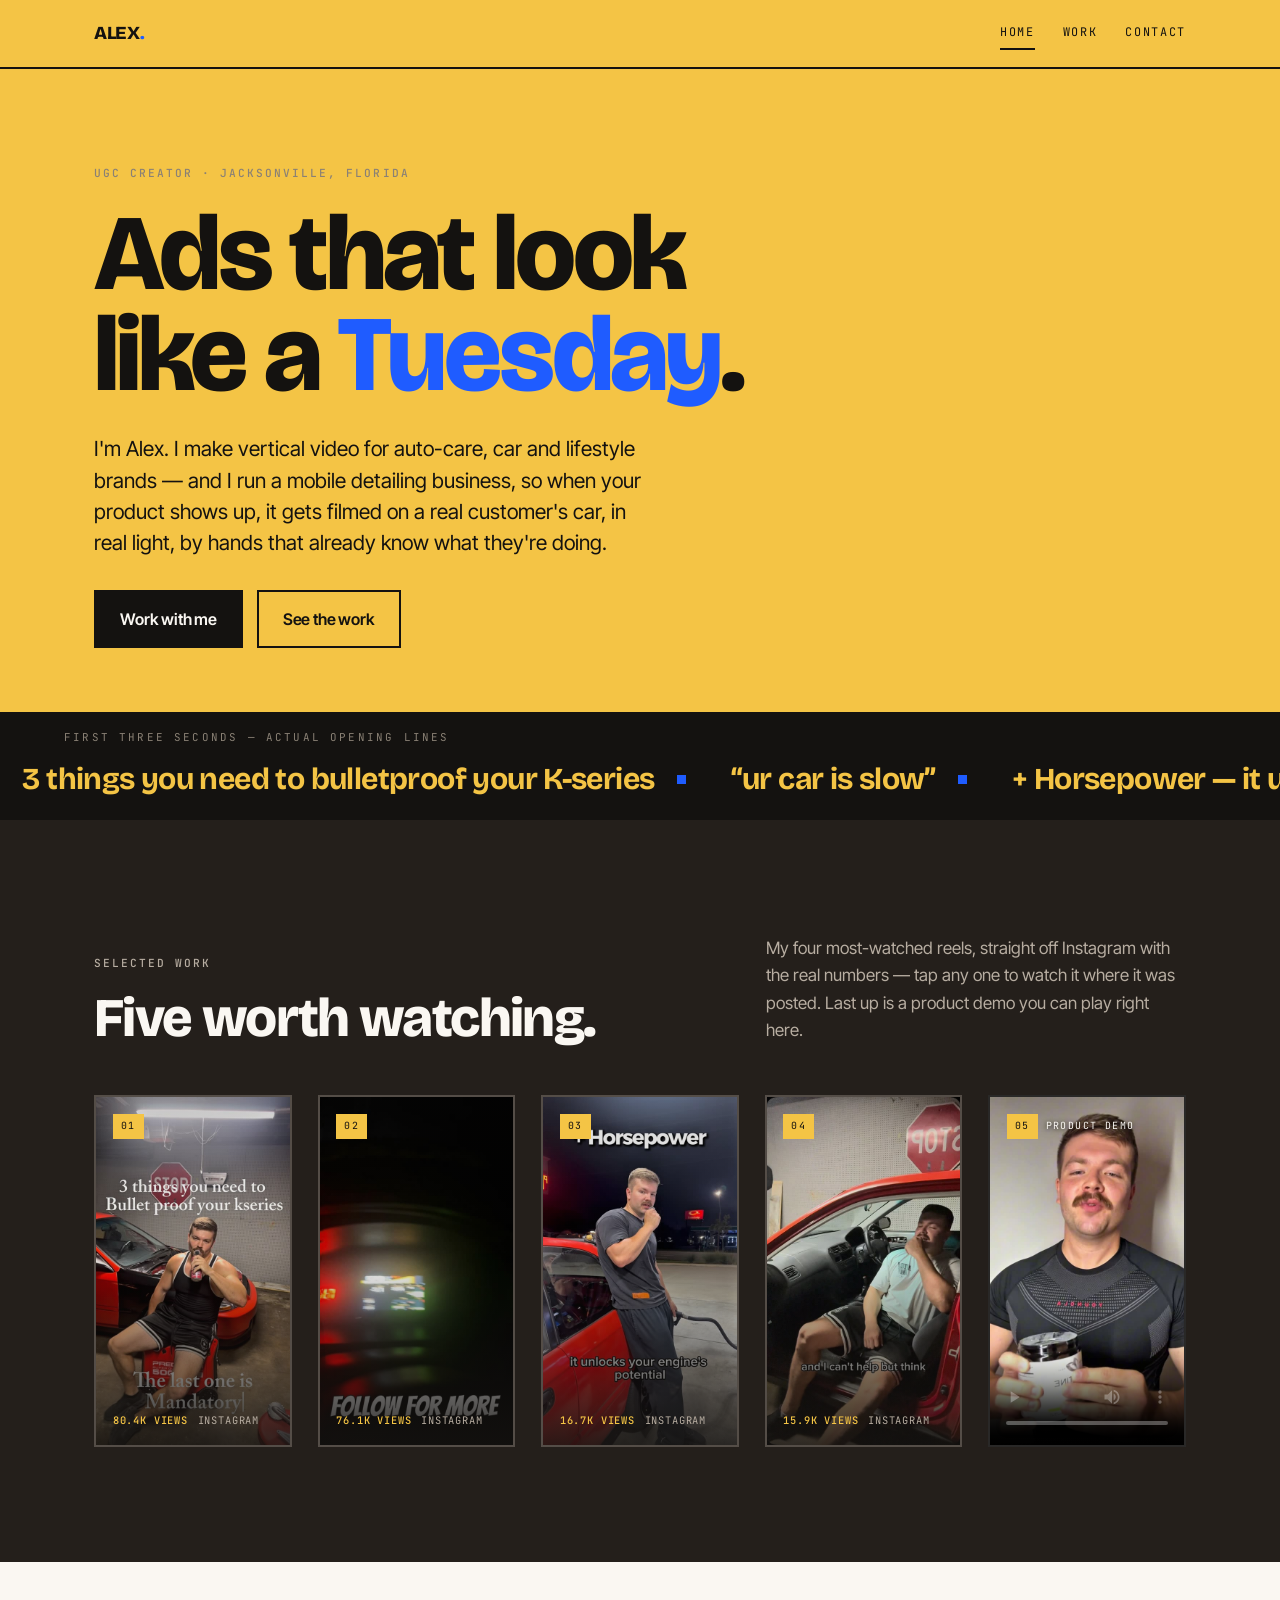
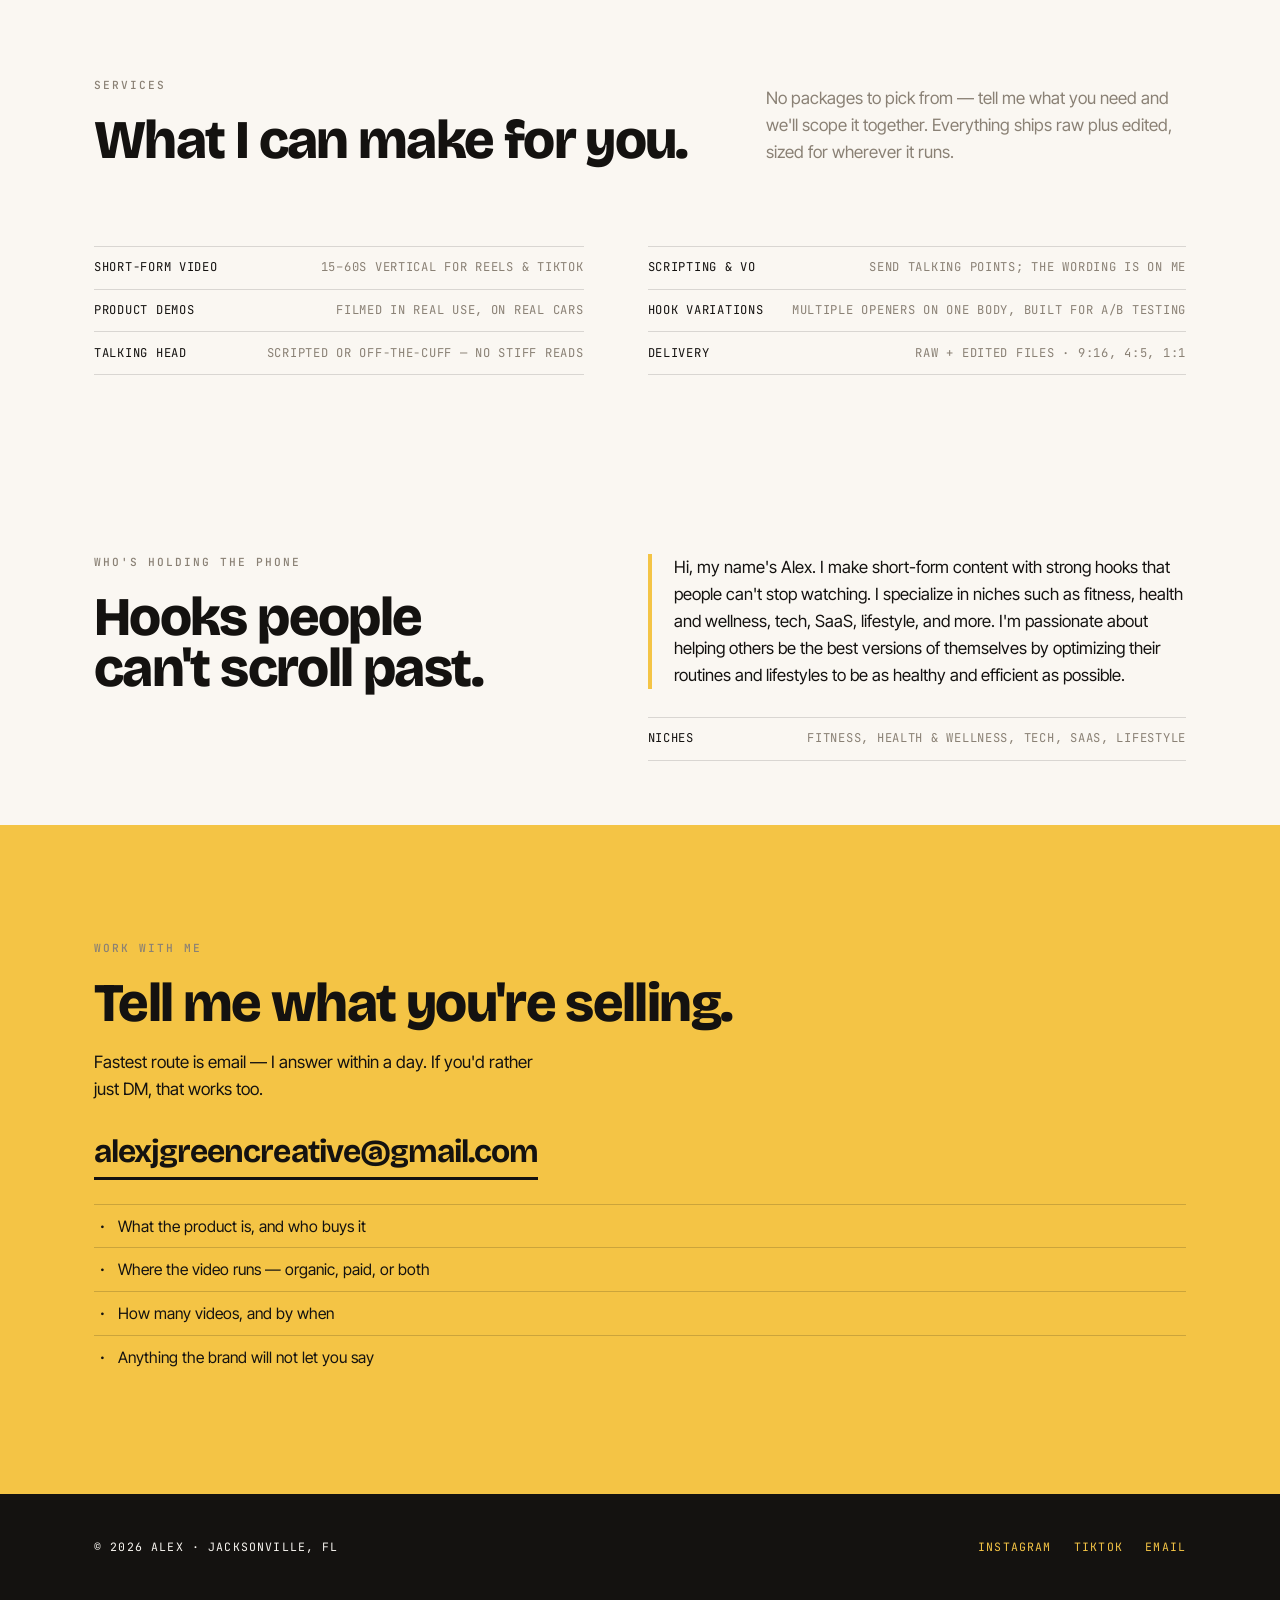
==== commit 5dcd0893: "Strip the about spec list down to niches Removes the shot-on, edited-in, delivered, turnaround, and " ====
--- a/index.html
+++ b/index.html
@@ -158,11 +158,6 @@
       <p class="about__note">Hi, my name's Alex. I make short-form content with strong hooks that people can't stop watching. I specialize in niches such as fitness, health and wellness, tech, SaaS, lifestyle, and more. I'm passionate about helping others be the best versions of themselves by optimizing their routines and lifestyles to be as healthy and efficient as possible.</p>
       <ul class="kit">
         <li><span>Niches</span><span>Fitness, health &amp; wellness, tech, SaaS, lifestyle</span></li>
-        <li><span>Shot on</span><span>iPhone, natural light</span></li>
-        <li><span>Edited in</span><span>CapCut</span></li>
-        <li><span>Delivered</span><span>9:16, 4:5, 1:1</span></li>
-        <li><span>Turnaround</span><span>5&ndash;7 days from product arrival</span></li>
-        <li><span>Also posts to</span><span>Instagram, TikTok, Facebook</span></li>
       </ul>
     </div>
   </div>
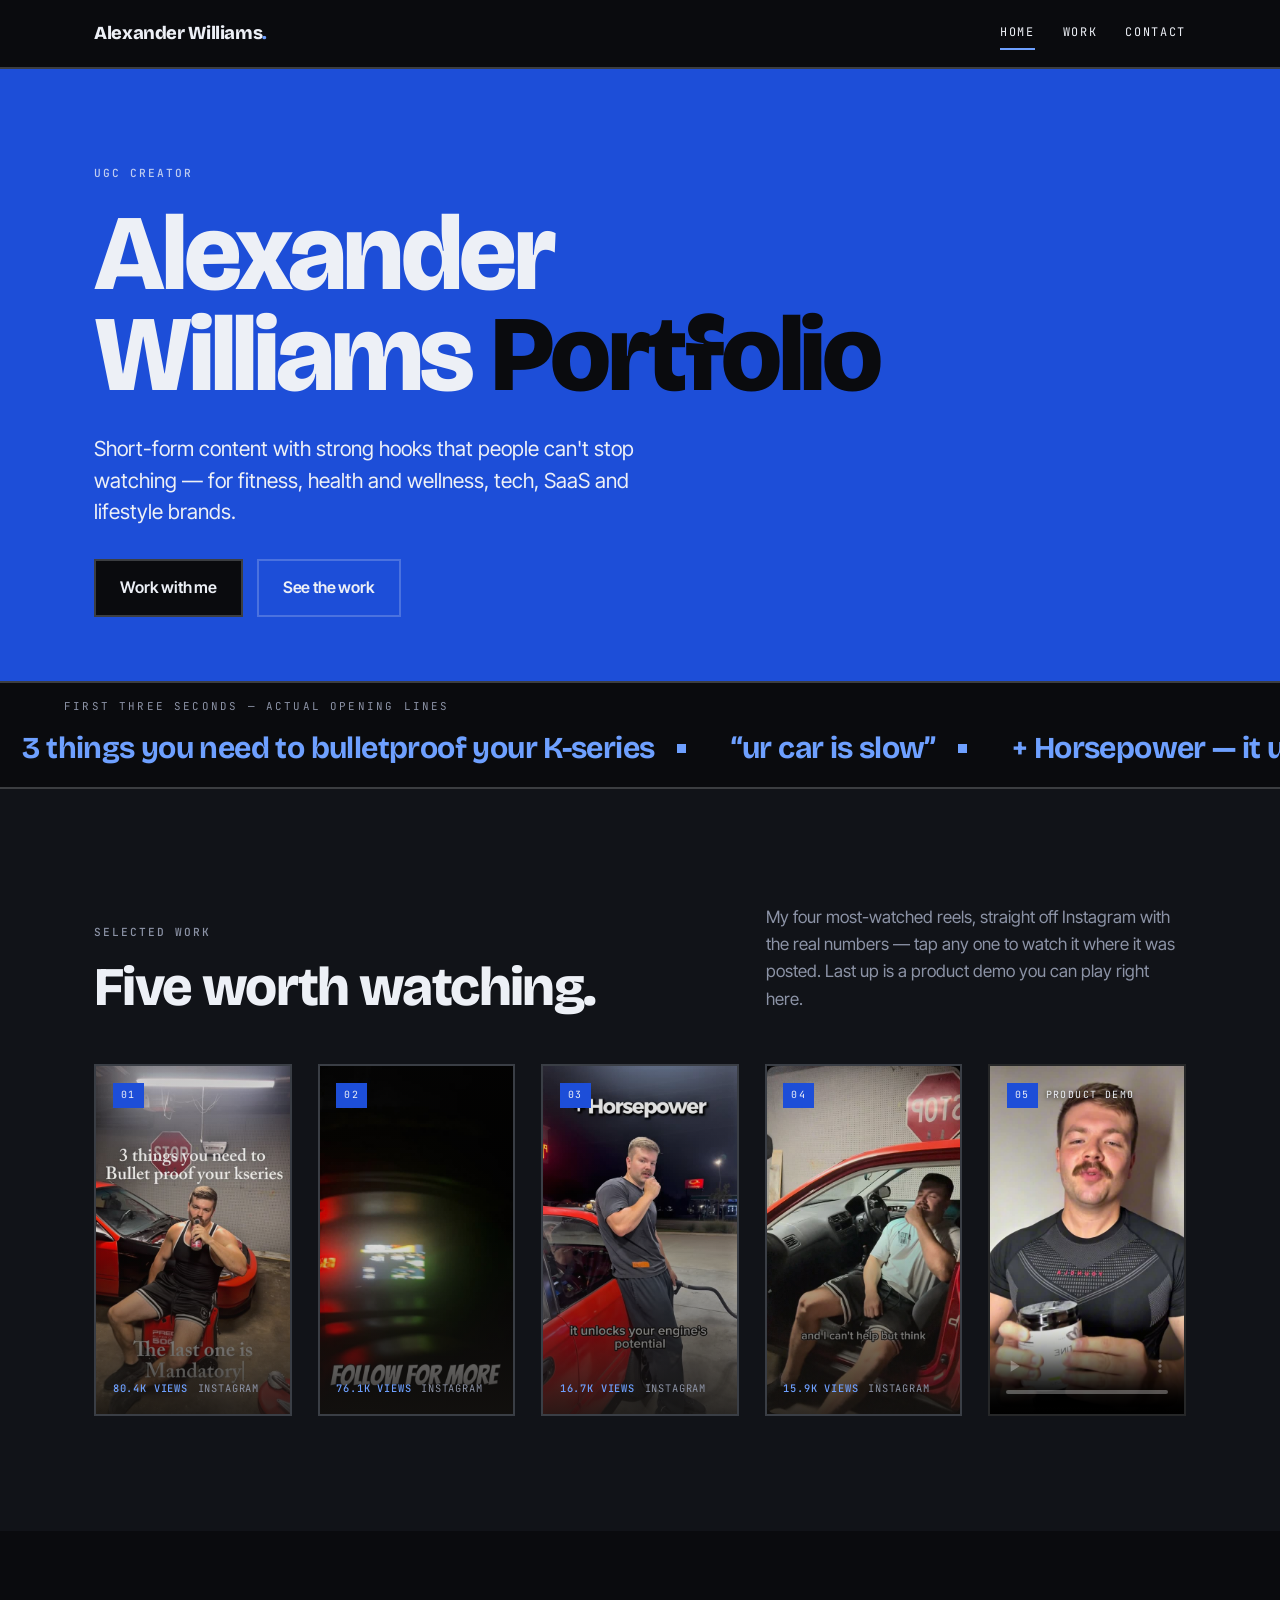
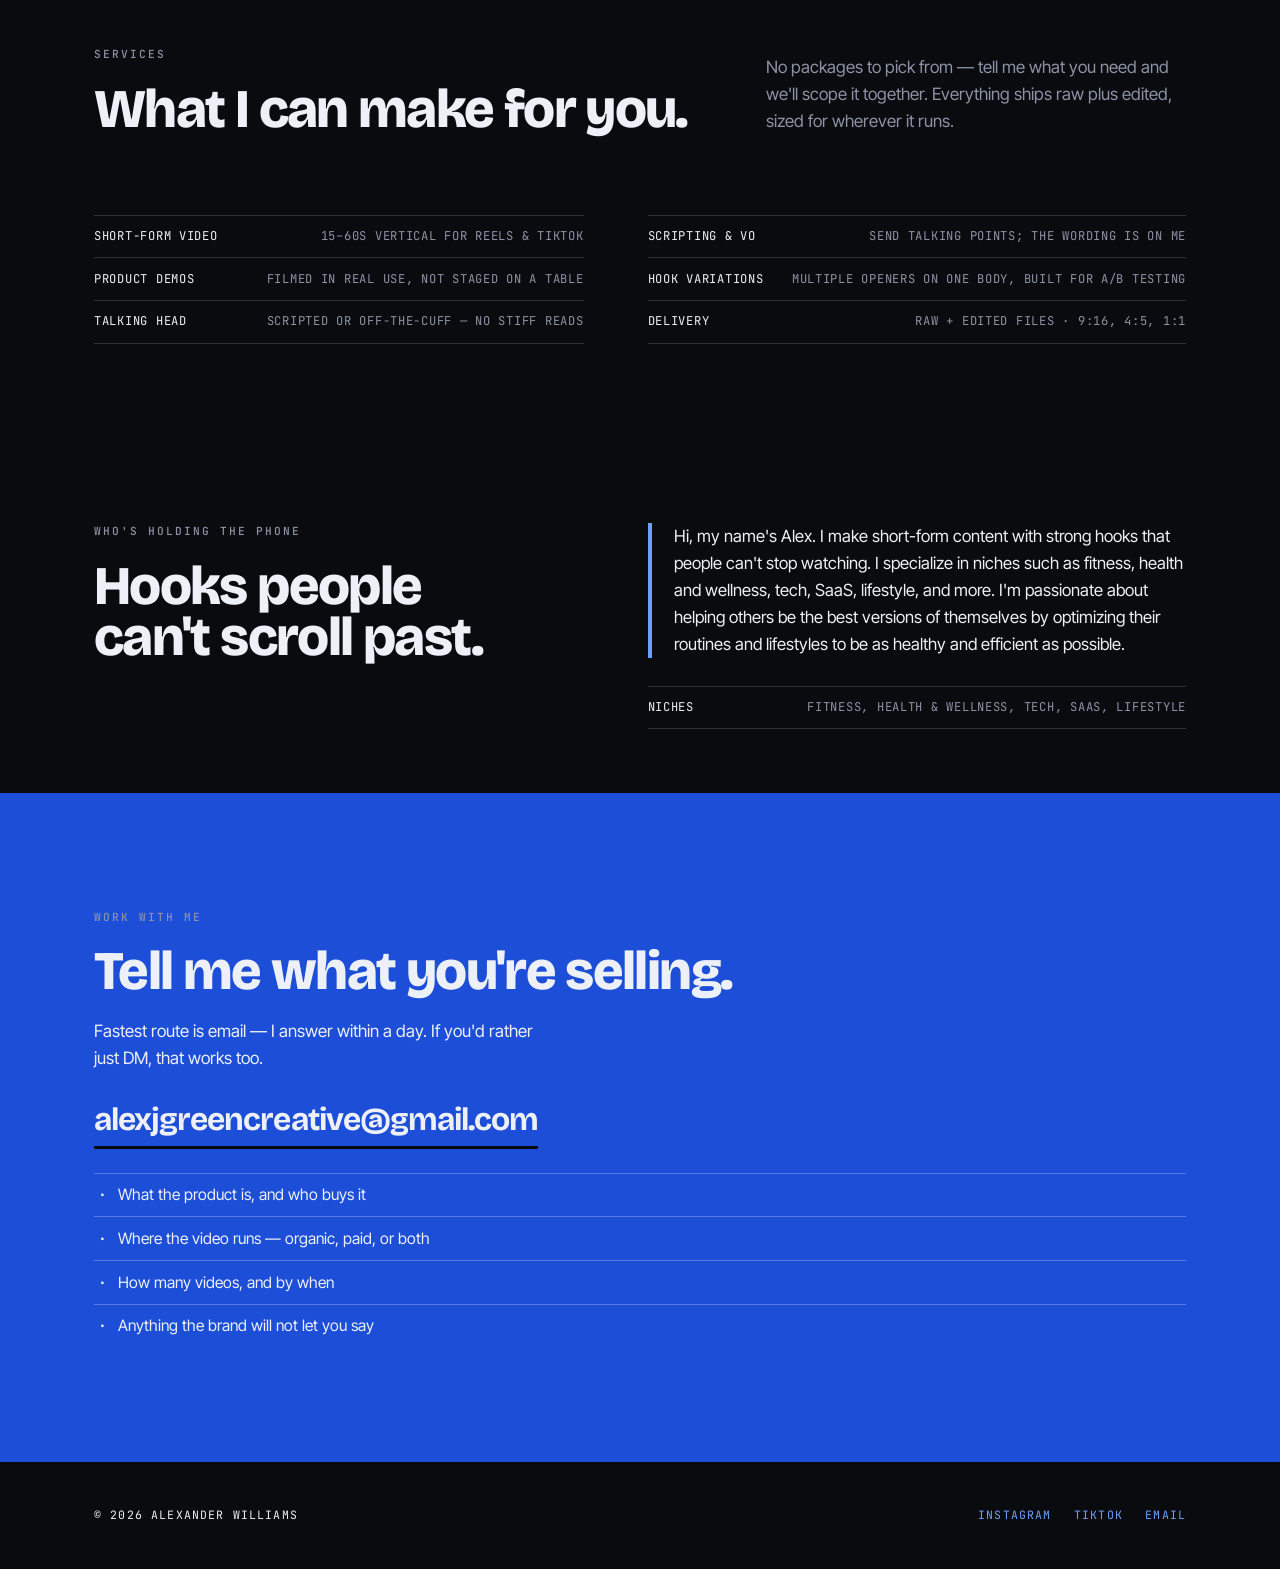
==== commit 304470a2: "Rethemat to blue on black and lead with the name Palette moves from marigold-on-cream to a dark sche" ====
--- a/index.html
+++ b/index.html
@@ -3,8 +3,8 @@
 <head>
 <meta charset="utf-8">
 <meta name="viewport" content="width=device-width, initial-scale=1">
-<title>Alex — UGC creator, Jacksonville FL</title>
-<meta name="description" content="UGC creator in Jacksonville, Florida. Vertical video for auto-care, car and lifestyle brands — filmed on real cars, by someone who details them for a living.">
+<title>Alexander Williams — UGC Creator</title>
+<meta name="description" content="UGC creator making short-form vertical video built on strong hooks — for fitness, health and wellness, tech, SaaS and lifestyle brands.">
 <link rel="preconnect" href="https://fonts.googleapis.com">
 <link rel="preconnect" href="https://fonts.gstatic.com" crossorigin>
 <link href="https://fonts.googleapis.com/css2?family=Bricolage+Grotesque:opsz,wght@12..96,400..800&family=Inter+Tight:wght@400;500;600;700&family=JetBrains+Mono:wght@400;500&display=swap" rel="stylesheet">
@@ -14,7 +14,7 @@
 
 <header class="masthead">
   <div class="wrap masthead__inner">
-    <a class="wordmark" href="index.html">ALEX<span>.</span></a>
+    <a class="wordmark" href="index.html">Alexander Williams<span>.</span></a>
     <button class="nav-toggle" aria-expanded="false" aria-controls="nav">Menu</button>
     <nav class="nav" id="nav">
       <a href="index.html" aria-current="page">Home</a>
@@ -28,9 +28,9 @@
 <section class="hero">
   <div class="wrap">
     <div>
-      <p class="eyebrow">UGC creator &middot; Jacksonville, Florida</p>
-      <h1>Ads that look like a <em>Tuesday</em>.</h1>
-      <p class="lede">I'm Alex. I make vertical video for auto-care, car and lifestyle brands &mdash; and I run a mobile detailing business, so when your product shows up, it gets filmed on a real customer's car, in real light, by hands that already know what they're doing.</p>
+      <p class="eyebrow">UGC creator</p>
+      <h1>Alexander Williams <em>Portfolio</em></h1>
+      <p class="lede">Short-form content with strong hooks that people can't stop watching &mdash; for fitness, health and wellness, tech, SaaS and lifestyle brands.</p>
       <div class="hero__actions">
         <a class="btn" href="#contact">Work with me</a>
         <a class="btn btn--ghost" href="#work">See the work</a>
@@ -132,7 +132,7 @@
       <div>
         <ul class="kit">
           <li><span>Short-form video</span><span>15&ndash;60s vertical for Reels &amp; TikTok</span></li>
-          <li><span>Product demos</span><span>Filmed in real use, on real cars</span></li>
+          <li><span>Product demos</span><span>Filmed in real use, not staged on a table</span></li>
           <li><span>Talking head</span><span>Scripted or off-the-cuff &mdash; no stiff reads</span></li>
         </ul>
       </div>
@@ -183,7 +183,7 @@
 
 <footer class="foot">
   <div class="wrap foot__inner">
-    <span>&copy; <span id="year">2026</span> Alex &middot; Jacksonville, FL</span>
+    <span>&copy; <span id="year">2026</span> Alexander Williams</span>
     <div class="foot__links">
       <a href="https://instagram.com/alexj.green" rel="me noopener">Instagram</a>
       <a href="https://tiktok.com/@alexj.green" rel="me noopener">TikTok</a>
--- a/styles.css
+++ b/styles.css
@@ -1,18 +1,21 @@
 /* ==========================================================================
    UGC creator site — design system
-   Palette : marigold / near-black / shell / asphalt / signal blue
+   Palette : deep blue / near-black / off-white / bright blue accent
    Type    : Bricolage Grotesque (display) · Inter Tight (body) · JetBrains Mono (data)
    ========================================================================== */
 
 :root {
-  --sun:      #F4C445;
-  --sun-deep: #E0AF2C;
-  --ink:      #141210;
-  --shell:    #FAF7F2;
-  --asphalt:  #241F1B;
-  --asphalt-2:#332C26;
-  --signal:   #1F5CFF;
-  --mute:     #8A8175;
+  /* Two blues on purpose: --sun is a filled surface and always carries
+     white text; --signal is the brighter blue used for anything drawn
+     directly on black, where the deep blue would sink into it. */
+  --sun:      #1D4ED8;
+  --sun-deep: #1740B4;
+  --ink:      #0A0B0E;
+  --shell:    #EDF0F6;
+  --asphalt:  #111318;
+  --asphalt-2:#181B22;
+  --signal:   #6EA0FF;
+  --mute:     #8C93A6;
 
   --display: "Bricolage Grotesque", "Archivo", system-ui, sans-serif;
   --body:    "Inter Tight", system-ui, -apple-system, "Segoe UI", sans-serif;
@@ -22,7 +25,7 @@
   --shelf:  clamp(4rem, 9vw, 7.5rem);
   --max:    1220px;
 
-  --edge: 2px solid var(--ink);
+  --edge: 2px solid rgba(237, 240, 246, 0.22);
 }
 
 /* ---------- reset ---------- */
@@ -30,8 +33,8 @@
 html { -webkit-text-size-adjust: 100%; scroll-behavior: smooth; }
 body {
   margin: 0;
-  background: var(--shell);
-  color: var(--ink);
+  background: var(--ink);
+  color: var(--shell);
   font-family: var(--body);
   font-size: 1.0625rem;
   line-height: 1.6;
@@ -71,7 +74,7 @@
   color: var(--mute);
   margin: 0 0 1.25rem;
 }
-.eyebrow--dark { color: var(--sun); }
+.eyebrow--dark { color: var(--signal); }
 .lede { font-size: clamp(1.05rem, 1.7vw, 1.3rem); line-height: 1.5; max-width: 46ch; }
 
 /* ---------- layout ---------- */
@@ -82,9 +85,9 @@
   padding-inline: var(--gutter);
 }
 .band { padding-block: var(--shelf); }
-.band--shell   { background: var(--shell); }
+.band--shell   { background: var(--ink); color: var(--shell); }
 .band--asphalt { background: var(--asphalt); color: var(--shell); }
-.band--sun     { background: var(--sun); }
+.band--sun     { background: var(--sun); color: var(--shell); }
 .band--tight   { padding-block: clamp(2.5rem, 5vw, 4rem); }
 
 /* ---------- buttons ---------- */
@@ -104,13 +107,13 @@
   color: var(--shell);
   transition: transform 0.14s ease, background 0.14s ease, color 0.14s ease;
 }
-.btn:hover { transform: translate(-2px, -2px); background: var(--signal); border-color: var(--signal); }
-.btn--ghost { background: transparent; color: var(--ink); }
-.btn--ghost:hover { background: var(--ink); color: var(--shell); border-color: var(--ink); }
+.btn:hover { transform: translate(-2px, -2px); background: var(--shell); color: var(--ink); border-color: var(--shell); }
+.btn--ghost { background: transparent; color: var(--shell); }
+.btn--ghost:hover { background: var(--shell); color: var(--ink); border-color: var(--shell); }
 
 /* ---------- header ---------- */
 .masthead {
-  background: var(--sun);
+  background: var(--ink);
   border-bottom: var(--edge);
 }
 .masthead__inner {
@@ -128,6 +131,7 @@
   text-decoration: none;
 }
 .wordmark span { color: var(--signal); }
+.wordmark { color: var(--shell); }
 
 .nav { display: flex; align-items: center; gap: 1.75rem; }
 .nav a {
@@ -139,11 +143,13 @@
   padding-block: 0.35rem;
   border-bottom: 2px solid transparent;
 }
-.nav a:hover, .nav a[aria-current="page"] { border-bottom-color: var(--ink); }
+.nav a { color: var(--shell); }
+.nav a:hover, .nav a[aria-current="page"] { border-bottom-color: var(--signal); }
 
 .nav-toggle {
   display: none;
   background: transparent;
+  color: var(--shell);
   border: var(--edge);
   padding: 0.5rem 0.8rem;
   font-family: var(--data);
@@ -166,8 +172,10 @@
 .hero h1 { margin-bottom: 1.75rem; }
 .hero h1 em {
   font-style: normal;
-  color: var(--signal);
-}
+  color: var(--ink);
+}
+/* --mute is tuned for black; on the blue band it goes muddy. */
+.hero .eyebrow { color: rgba(237, 240, 246, 0.78); }
 .hero__actions { display: flex; flex-wrap: wrap; gap: 0.85rem; margin-top: 2rem; }
 .hero__stats {
   display: grid;
@@ -195,7 +203,7 @@
 /* ---------- signature: hook ticker ---------- */
 .ticker {
   background: var(--ink);
-  color: var(--sun);
+  color: var(--signal);
   border-block: var(--edge);
   overflow: hidden;
   padding-block: 0.9rem;
@@ -249,7 +257,7 @@
   margin-bottom: clamp(2rem, 4vw, 3.25rem);
 }
 .head p { max-width: 42ch; color: var(--mute); }
-.band--asphalt .head p { color: #B7ADA1; }
+.band--asphalt .head p { color: var(--mute); }
 
 /* ---------- work frames (9:16) ---------- */
 .frames {
@@ -268,7 +276,7 @@
   position: relative;
   aspect-ratio: 9 / 16;
   background: var(--asphalt-2);
-  border: 2px solid rgba(250, 247, 242, 0.16);
+  border: 2px solid rgba(237, 240, 246, 0.16);
   overflow: hidden;
   display: flex;
   flex-direction: column;
@@ -278,7 +286,7 @@
   color: var(--shell);
   transition: border-color 0.16s ease, transform 0.16s ease;
 }
-.frame:hover { border-color: var(--sun); transform: translateY(-4px); }
+.frame:hover { border-color: var(--signal); transform: translateY(-4px); }
 .frame > * { position: relative; z-index: 1; }
 .frame .frame__media {
   position: absolute;
@@ -304,7 +312,7 @@
   letter-spacing: 0.14em;
   text-transform: uppercase;
   background: var(--sun);
-  color: var(--ink);
+  color: var(--shell);
   padding: 0.28rem 0.5rem;
 }
 .frame__hook {
@@ -321,12 +329,12 @@
   font-size: 0.65rem;
   letter-spacing: 0.08em;
   text-transform: uppercase;
-  color: #B7ADA1;
+  color: var(--mute);
   display: flex;
   gap: 0.6rem;
   flex-wrap: wrap;
 }
-.frame__meta strong { color: var(--sun); font-weight: 500; }
+.frame__meta strong { color: var(--signal); font-weight: 500; }
 
 /* ---------- video card ---------- */
 /* Self-hosted clip, so it plays inline instead of linking out. Native
@@ -383,8 +391,8 @@
   color: var(--shell);
   border: 2px solid rgba(250,247,242,0.25);
 }
-.filters button:hover { border-color: var(--sun); }
-.filters button[aria-pressed="true"] { background: var(--sun); color: var(--ink); border-color: var(--sun); }
+.filters button:hover { border-color: var(--signal); }
+.filters button[aria-pressed="true"] { background: var(--sun); color: var(--shell); border-color: var(--sun); }
 
 /* ---------- offer cards ---------- */
 .offers {
@@ -417,7 +425,7 @@
 .offer li {
   padding: 0.5rem 0 0.5rem 1.35rem;
   position: relative;
-  border-top: 1px solid rgba(20,18,16,0.12);
+  border-top: 1px solid rgba(237,240,246,0.14);
 }
 .offer li::before {
   content: "→";
@@ -435,7 +443,7 @@
   align-items: start;
 }
 .about__note {
-  border-left: 4px solid var(--sun);
+  border-left: 4px solid var(--signal);
   padding-left: 1.4rem;
   font-size: 1.05rem;
 }
@@ -445,14 +453,14 @@
   padding: 0;
   display: grid;
   gap: 0;
-  border-top: 1px solid rgba(20,18,16,0.14);
+  border-top: 1px solid rgba(237,240,246,0.16);
 }
 .kit li {
   display: flex;
   justify-content: space-between;
   gap: 1rem;
   padding: 0.7rem 0;
-  border-bottom: 1px solid rgba(20,18,16,0.14);
+  border-bottom: 1px solid rgba(237,240,246,0.16);
   font-family: var(--data);
   font-size: 0.76rem;
   letter-spacing: 0.06em;
@@ -497,7 +505,7 @@
 .brief li {
   padding: 0.55rem 0 0.55rem 1.5rem;
   position: relative;
-  border-top: 1px solid rgba(20,18,16,0.18);
+  border-top: 1px solid rgba(237,240,246,0.28);
 }
 .brief li::before { content: "·"; position: absolute; left: 0.35rem; font-weight: 700; }
 .direct {
@@ -529,7 +537,7 @@
   letter-spacing: 0.1em;
   text-transform: uppercase;
 }
-.foot a { color: var(--sun); text-decoration: none; }
+.foot a { color: var(--signal); text-decoration: none; }
 .foot a:hover { text-decoration: underline; }
 .foot__links { display: flex; gap: 1.4rem; flex-wrap: wrap; }
 
@@ -557,7 +565,7 @@
     flex-direction: column;
     align-items: flex-start;
     gap: 0;
-    background: var(--sun);
+    background: var(--ink);
     border-bottom: var(--edge);
     padding: 0.5rem var(--gutter) 1.25rem;
     z-index: 20;
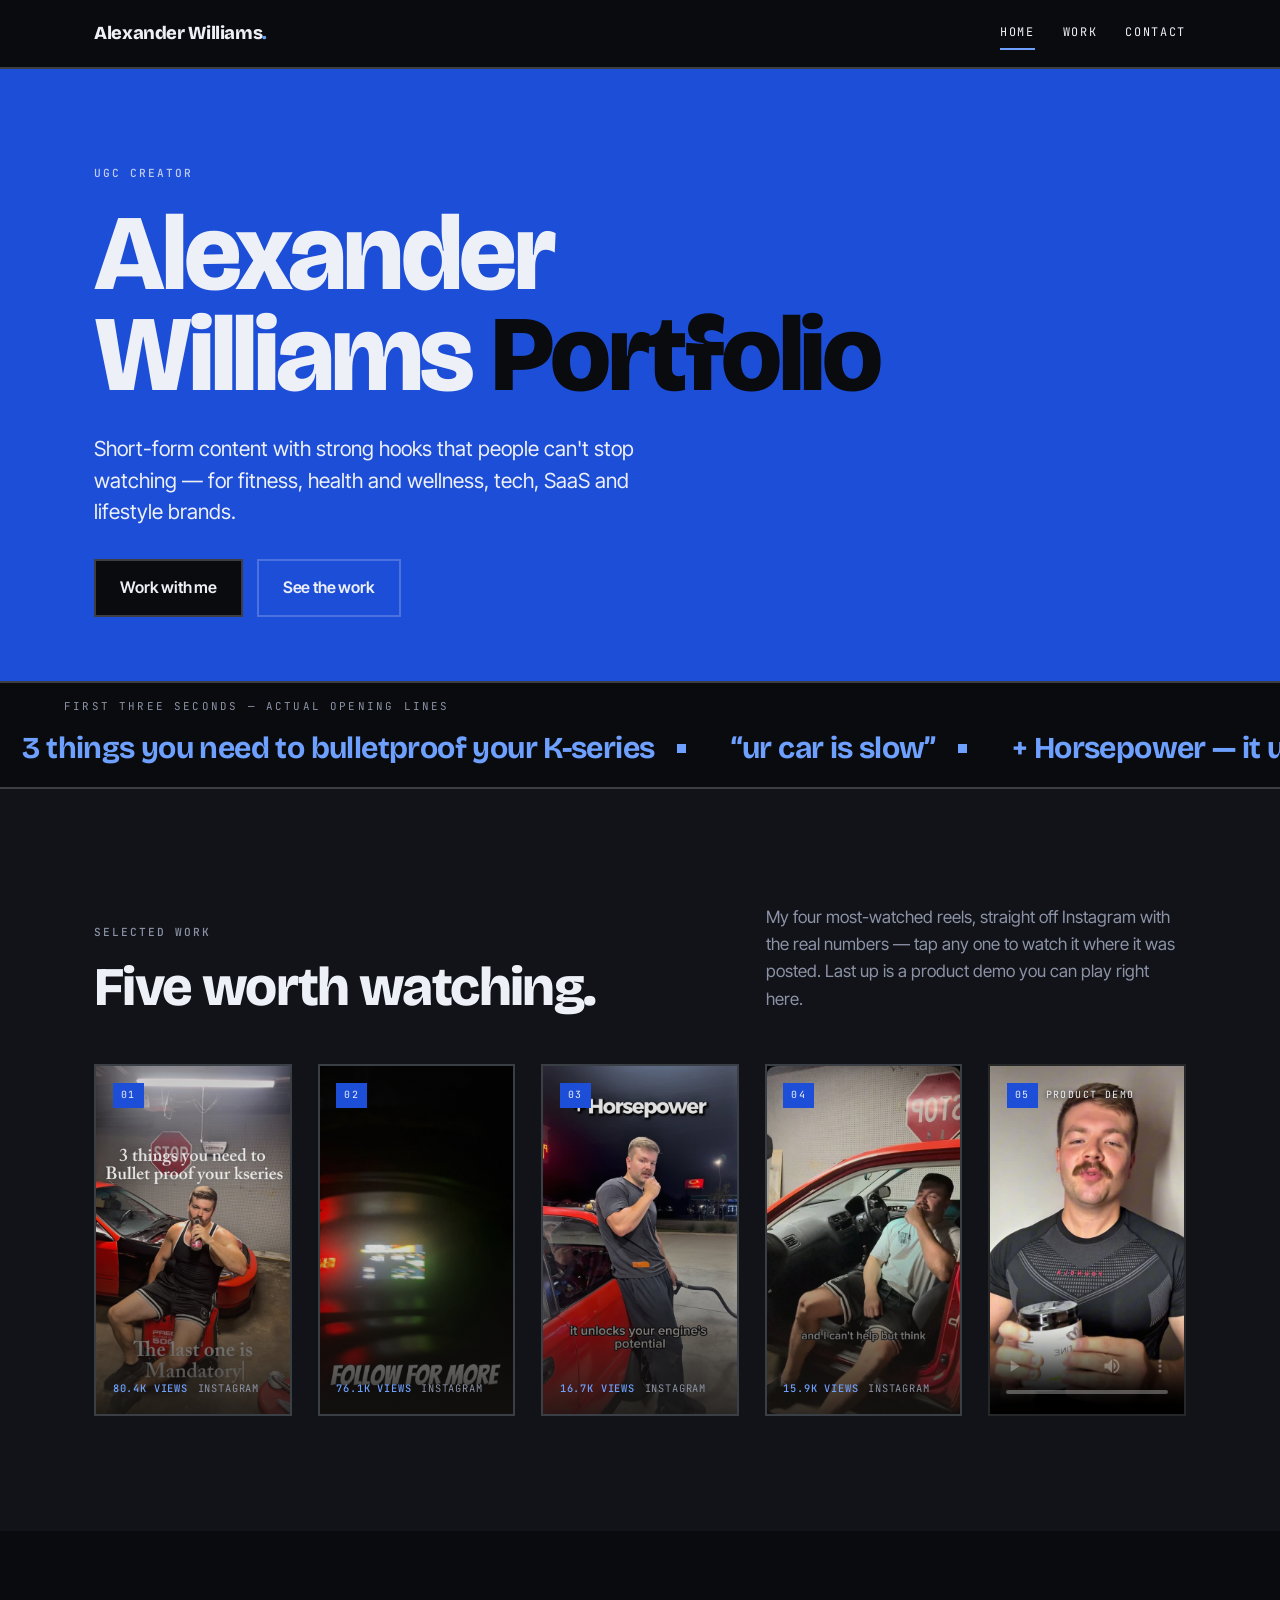
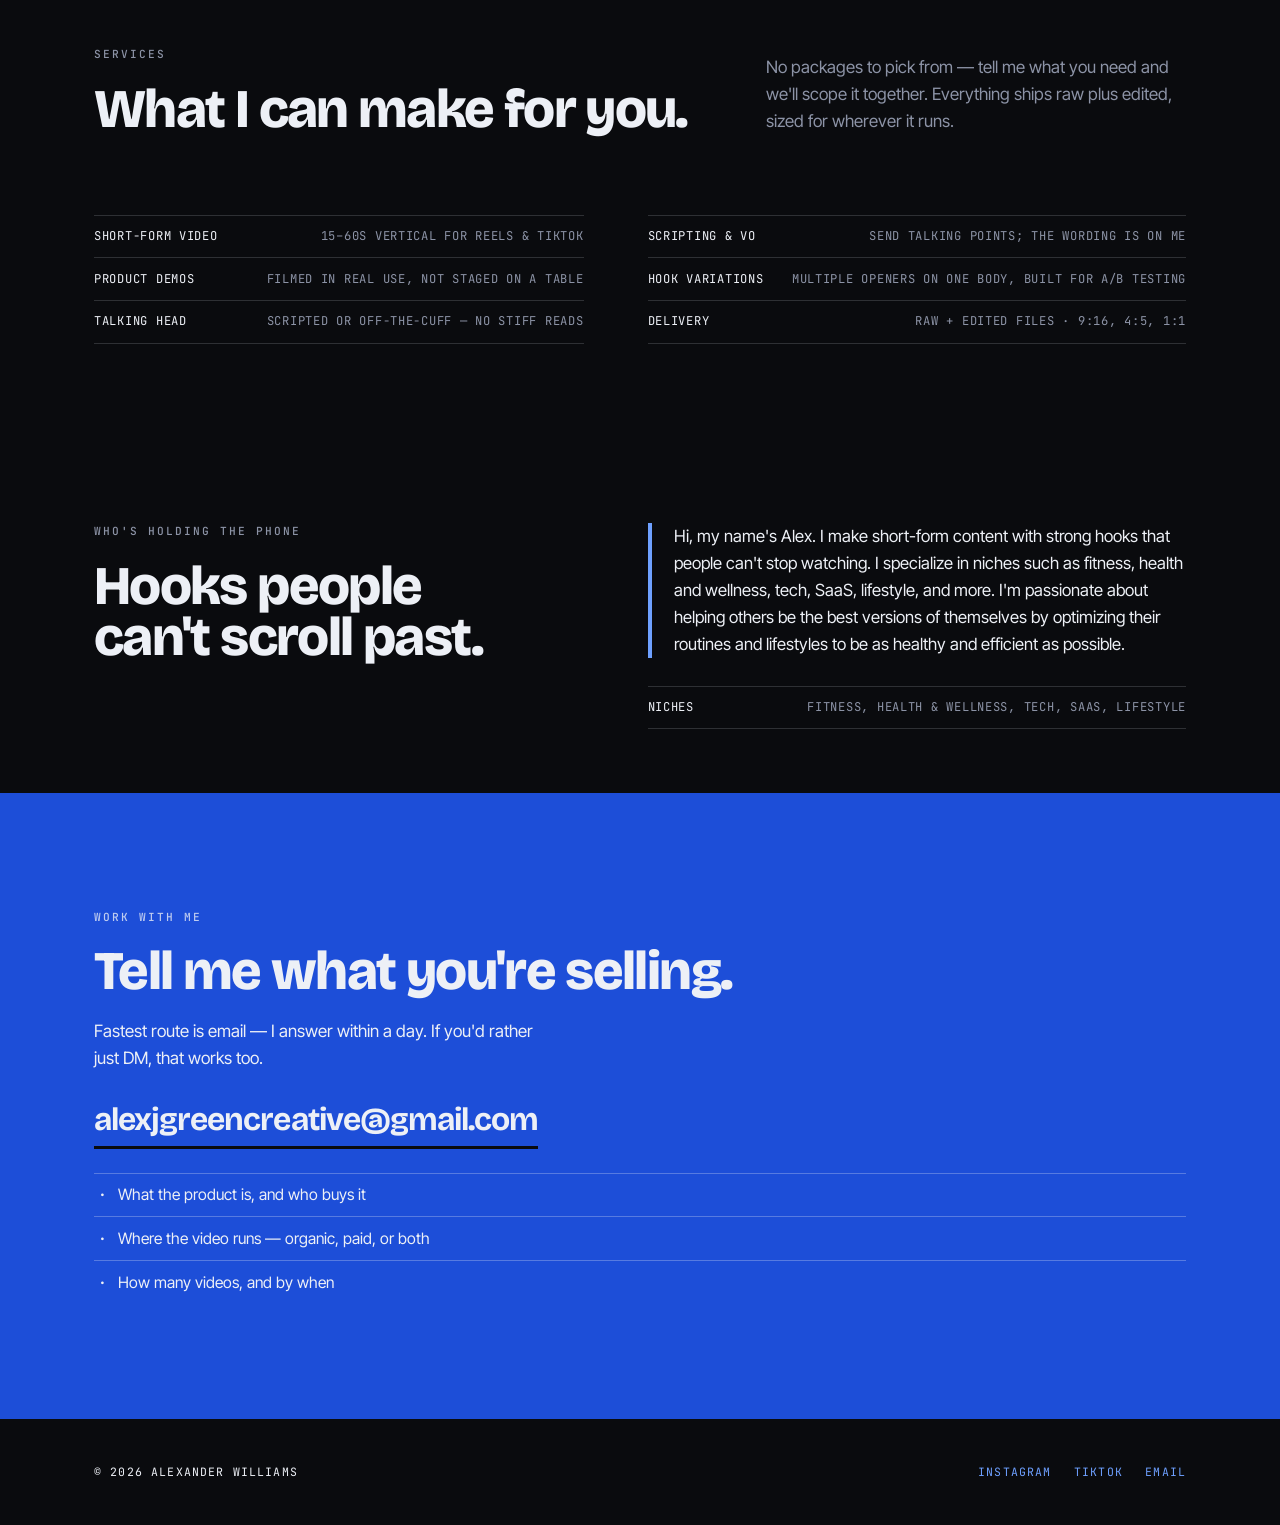
==== commit 78a6dd31: "Drop the brand-restrictions line from the contact list Co-Authored-By: Claude Opus 4.8 <noreply@anth" ====
--- a/index.html
+++ b/index.html
@@ -175,7 +175,6 @@
         <li>What the product is, and who buys it</li>
         <li>Where the video runs &mdash; organic, paid, or both</li>
         <li>How many videos, and by when</li>
-        <li>Anything the brand will not let you say</li>
       </ul>
     </div>
   </div>
--- a/styles.css
+++ b/styles.css
@@ -174,8 +174,9 @@
   font-style: normal;
   color: var(--ink);
 }
-/* --mute is tuned for black; on the blue band it goes muddy. */
-.hero .eyebrow { color: rgba(237, 240, 246, 0.78); }
+/* --mute is tuned for black; on any blue band it goes muddy. */
+.hero .eyebrow,
+.band--sun .eyebrow { color: rgba(237, 240, 246, 0.78); }
 .hero__actions { display: flex; flex-wrap: wrap; gap: 0.85rem; margin-top: 2rem; }
 .hero__stats {
   display: grid;
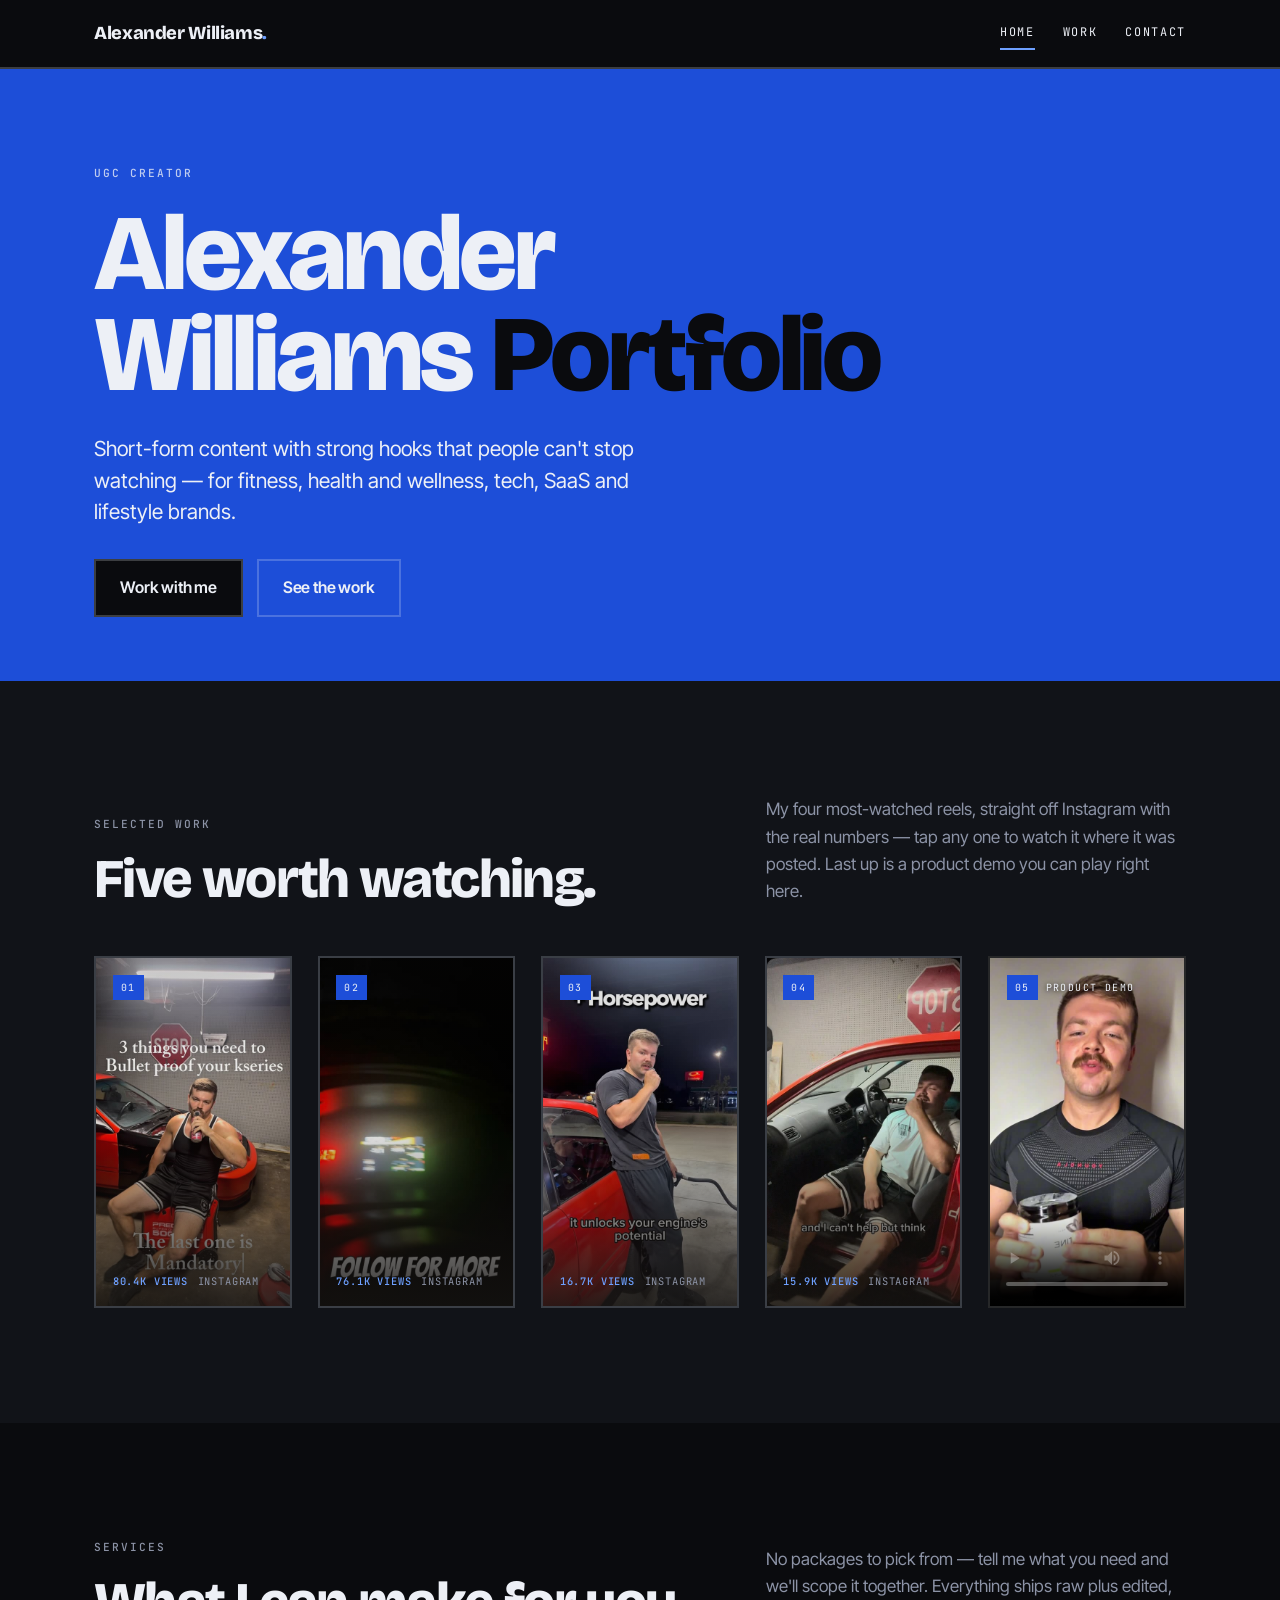
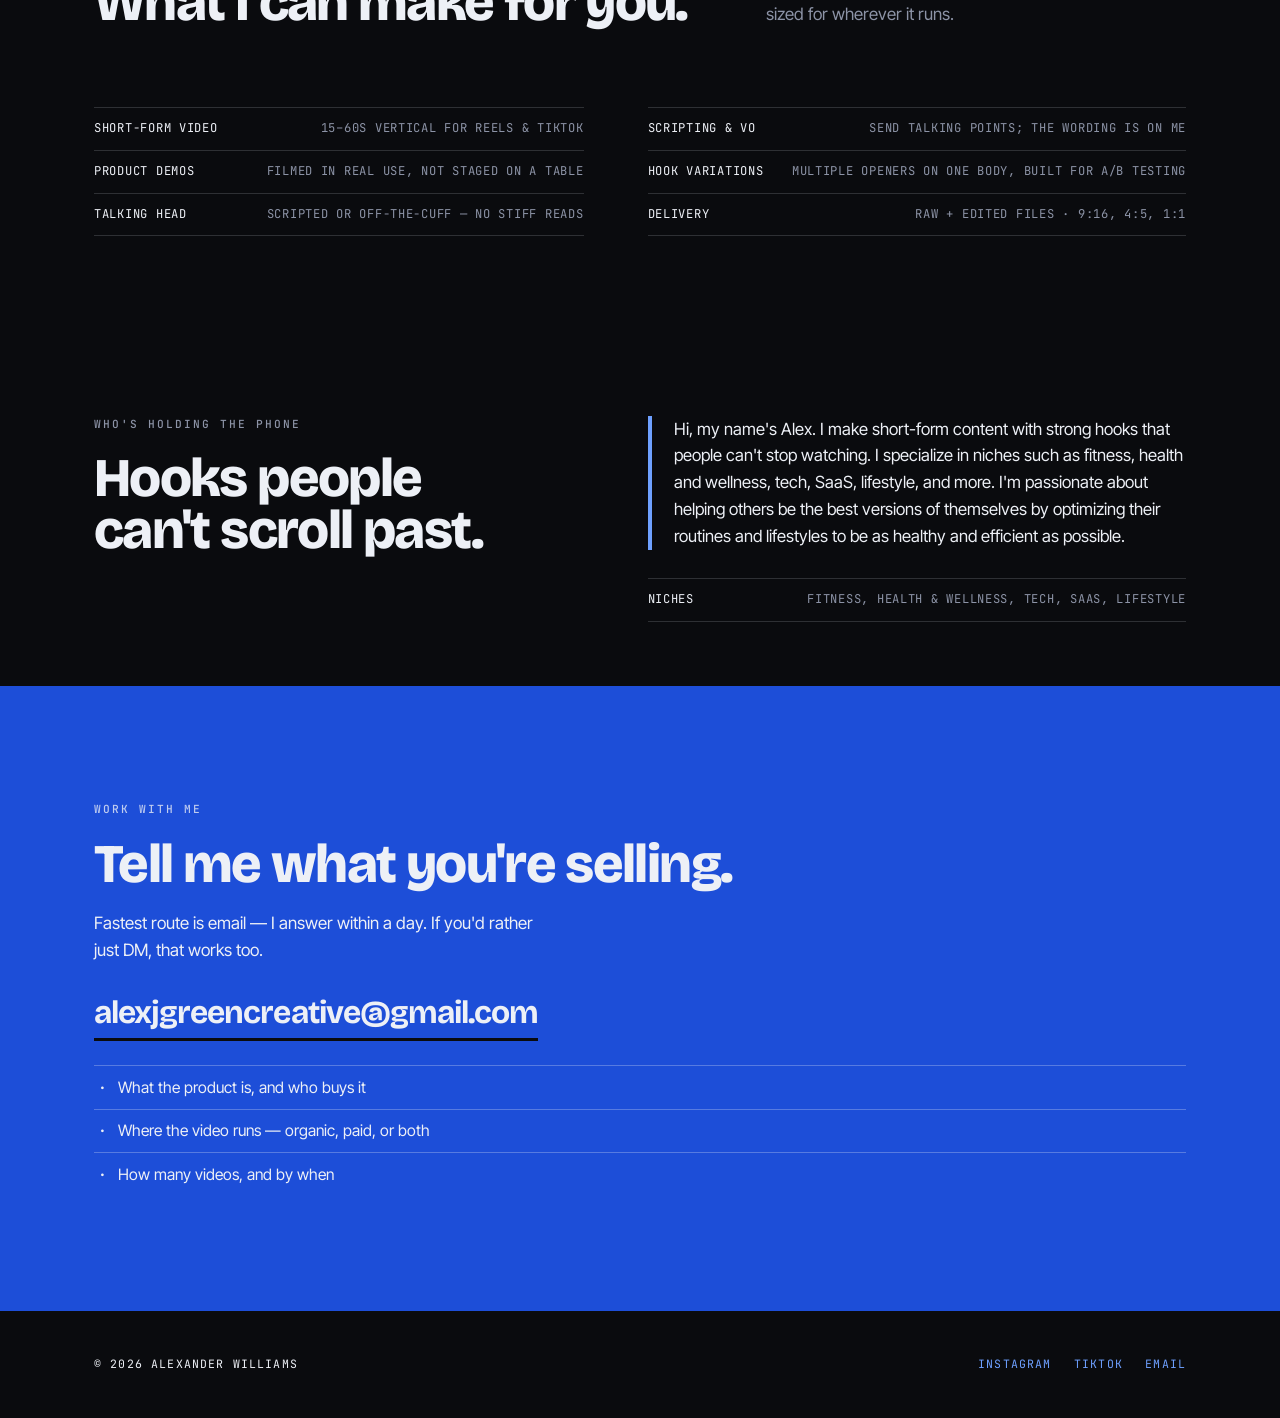
==== commit 81e44b4e: "Remove the scrolling hook ticker Takes out the marquee section, its styles, the slide keyframes, and" ====
--- a/index.html
+++ b/index.html
@@ -36,26 +36,6 @@
         <a class="btn btn--ghost" href="#work">See the work</a>
       </div>
     </div>
-  </div>
-</section>
-
-<!-- ============ SIGNATURE: HOOK TICKER ============ -->
-<section class="ticker" aria-label="Opening lines from recent videos">
-  <p class="ticker__label">First three seconds &mdash; actual opening lines</p>
-  <div class="ticker__track">
-    <span class="ticker__item">3 things you need to bulletproof your K-series</span>
-    <span class="ticker__item">&ldquo;ur car is slow&rdquo;</span>
-    <span class="ticker__item">+ Horsepower &mdash; it unlocks your engine's potential</span>
-    <span class="ticker__item">When you and bro don't agree transportationally</span>
-    <span class="ticker__item">POV: You start posting content in 2026</span>
-    <span class="ticker__item">I don't know if you can hear that, but fuel pump just came on</span>
-    <!-- duplicate track for a seamless loop -->
-    <span class="ticker__item" aria-hidden="true">3 things you need to bulletproof your K-series</span>
-    <span class="ticker__item" aria-hidden="true">&ldquo;ur car is slow&rdquo;</span>
-    <span class="ticker__item" aria-hidden="true">+ Horsepower &mdash; it unlocks your engine's potential</span>
-    <span class="ticker__item" aria-hidden="true">When you and bro don't agree transportationally</span>
-    <span class="ticker__item" aria-hidden="true">POV: You start posting content in 2026</span>
-    <span class="ticker__item" aria-hidden="true">I don't know if you can hear that, but fuel pump just came on</span>
   </div>
 </section>
 
--- a/styles.css
+++ b/styles.css
@@ -199,53 +199,6 @@
   text-transform: uppercase;
   color: var(--ink);
   opacity: 0.65;
-}
-
-/* ---------- signature: hook ticker ---------- */
-.ticker {
-  background: var(--ink);
-  color: var(--signal);
-  border-block: var(--edge);
-  overflow: hidden;
-  padding-block: 0.9rem;
-}
-.ticker__label {
-  font-family: var(--data);
-  font-size: 0.68rem;
-  letter-spacing: 0.2em;
-  text-transform: uppercase;
-  color: var(--mute);
-  padding-inline: var(--gutter);
-  margin-bottom: 0.55rem;
-}
-.ticker__track {
-  display: flex;
-  width: max-content;
-  gap: 0;
-  animation: slide 46s linear infinite;
-}
-.ticker:hover .ticker__track { animation-play-state: paused; }
-.ticker__item {
-  font-family: var(--display);
-  font-weight: 700;
-  font-size: clamp(1.15rem, 2.4vw, 1.9rem);
-  letter-spacing: -0.02em;
-  white-space: nowrap;
-  padding-inline: 1.4rem;
-  display: inline-flex;
-  align-items: center;
-  gap: 1.4rem;
-}
-.ticker__item::after {
-  content: "";
-  width: 9px;
-  height: 9px;
-  background: var(--signal);
-  flex: none;
-}
-@keyframes slide {
-  from { transform: translateX(0); }
-  to   { transform: translateX(-50%); }
 }
 
 /* ---------- section head ---------- */
@@ -585,6 +538,5 @@
 
 @media (prefers-reduced-motion: reduce) {
   html { scroll-behavior: auto; }
-  .ticker__track { animation: none; transform: none; }
   * { transition-duration: 0.01ms !important; }
 }
